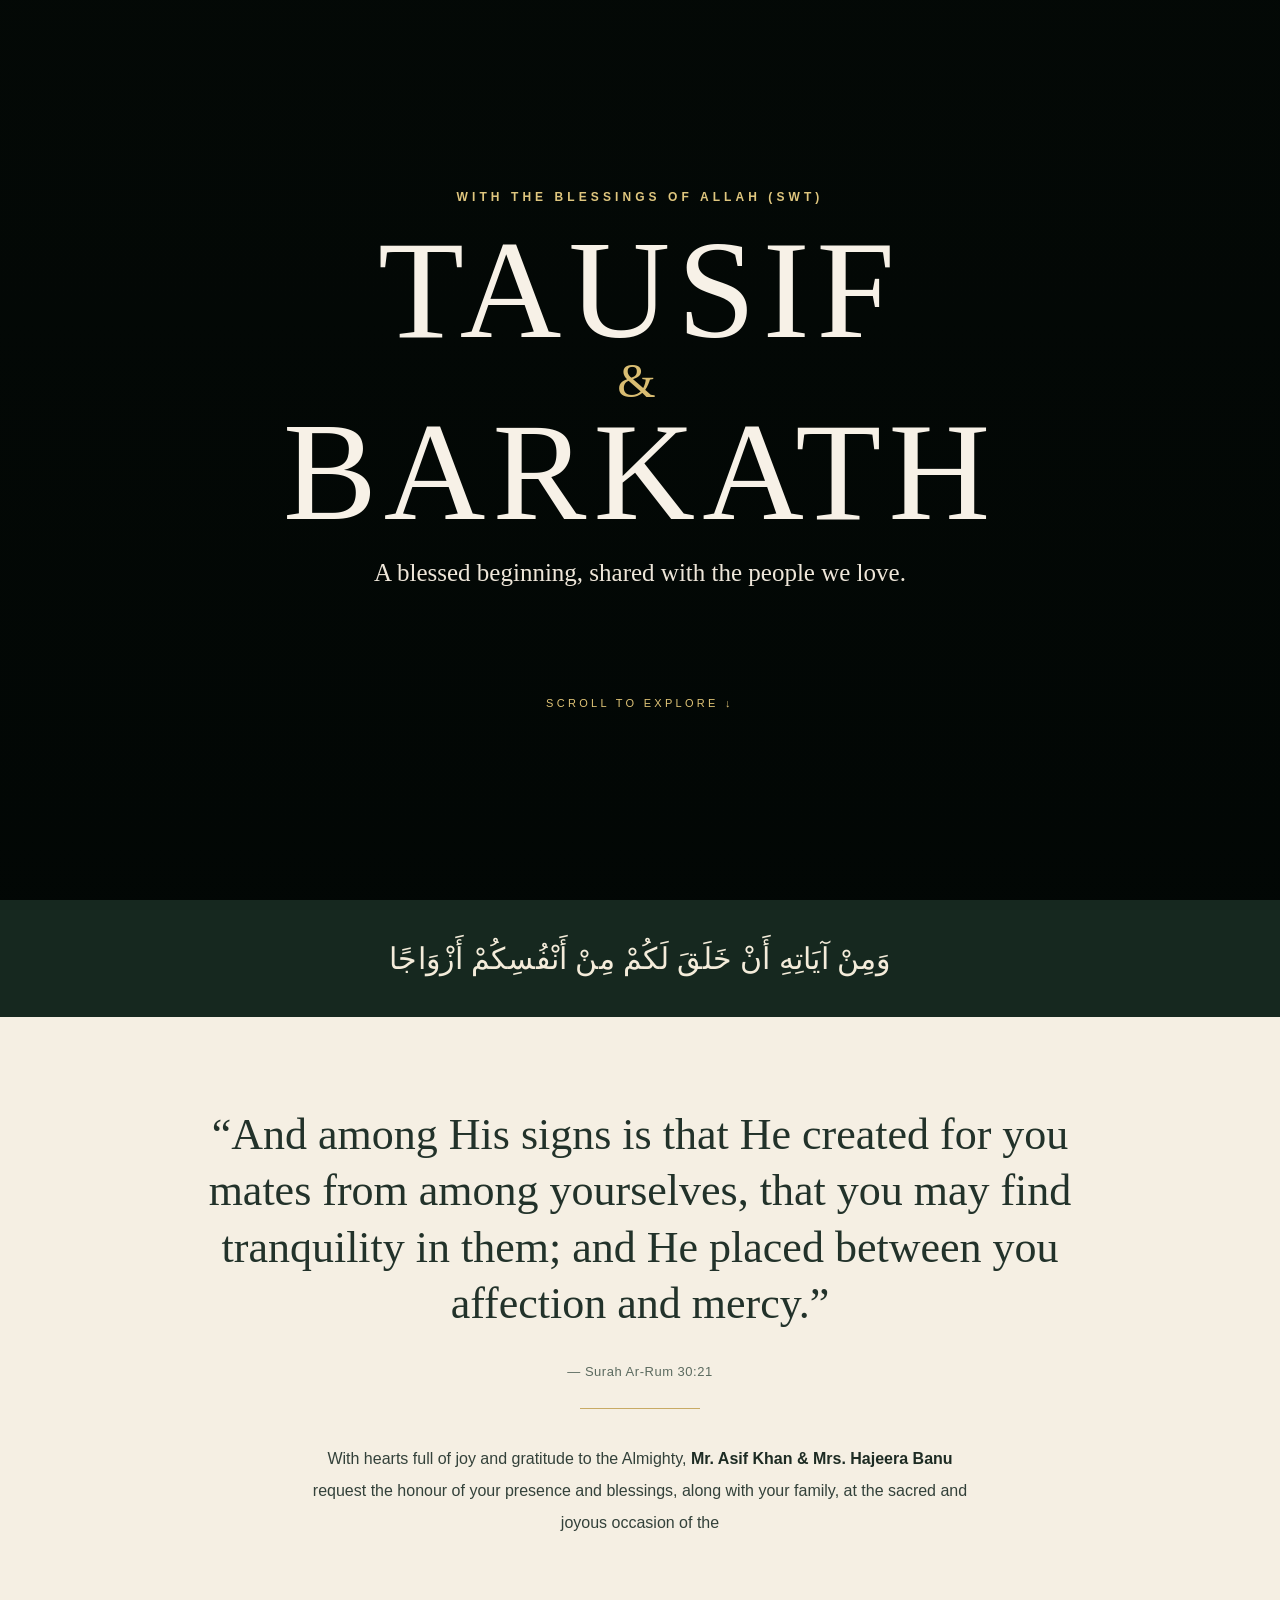
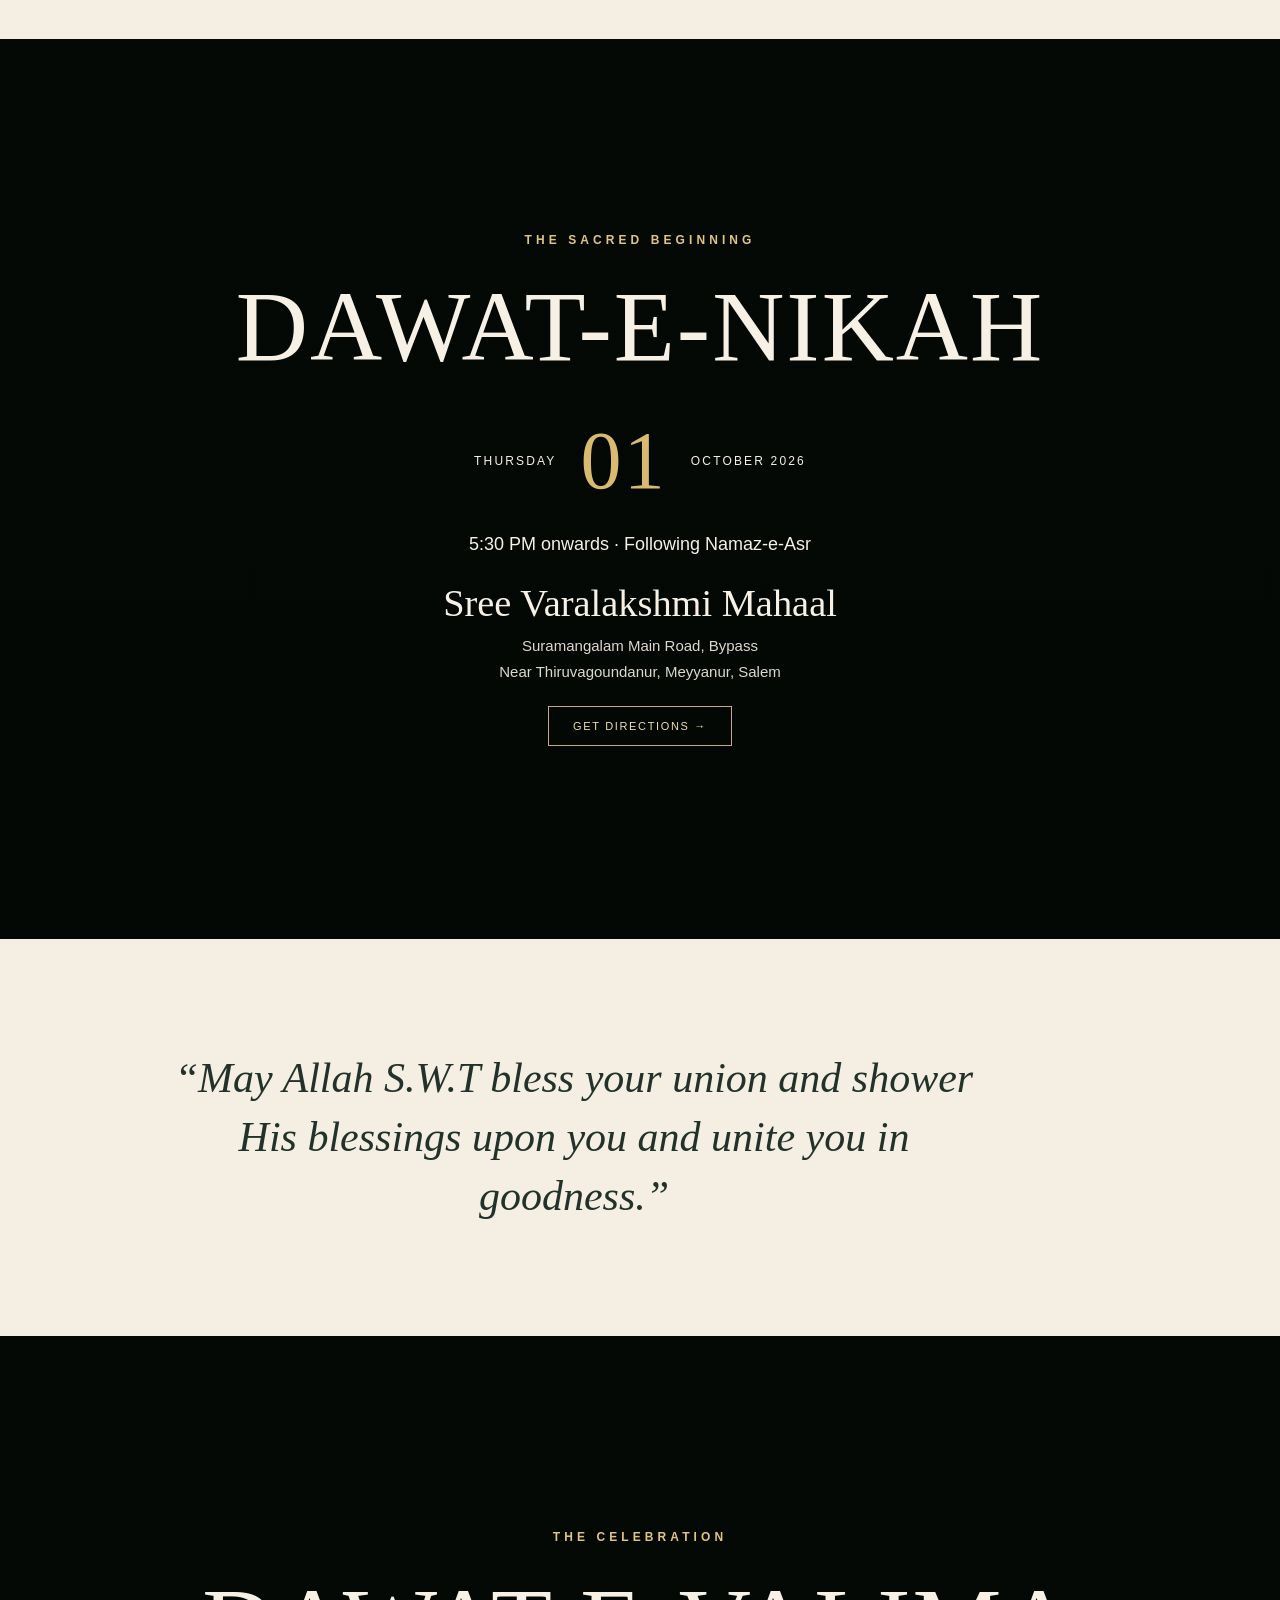
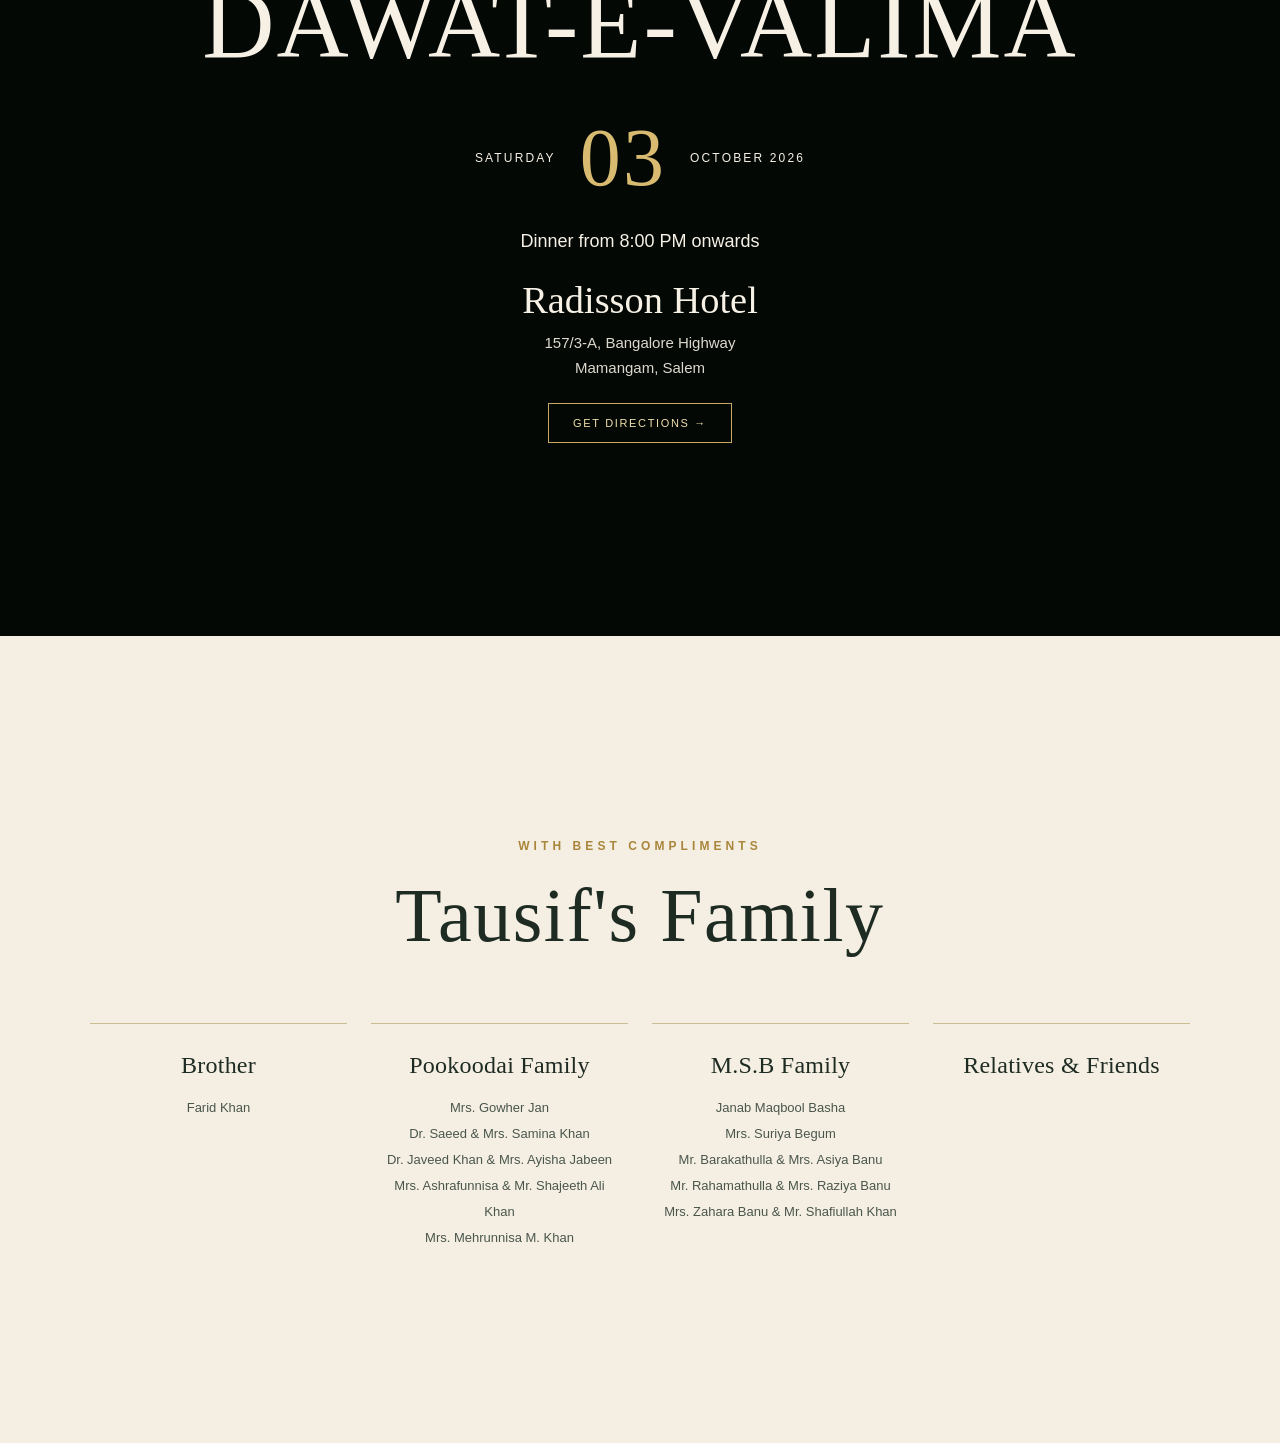
==== index.html @ 3b96343b "Initial commit via Netlify [skip ci]" ====
<!doctype html><html lang="en"><head><meta charset="utf-8"><meta name="viewport" content="width=device-width,initial-scale=1"><title>Tausif & Barkath — Dawat-e-Nikah & Valima</title><meta name="description" content="The wedding invitation of Tausif Khan and Barkath Banu."><link rel="stylesheet" href="styles.css"></head><body>
<section class="hero"><video class="video-bg" autoplay muted loop playsinline preload="metadata"><source src="assets/mosque.mp4" type="video/mp4"></video><div class="veil"></div><div class="content fade"><div class="eyebrow">With the blessings of Allah (SWT)</div><div class="names">TAUSIF <span class="amp">&</span> BARKATH</div><p class="tagline">A blessed beginning, shared with the people we love.</p><a class="scroll" href="#nikah">Scroll to explore ↓</a></div></section>
<section class="verse-section"><div class="arabic-bar">وَمِنْ آيَاتِهِ أَنْ خَلَقَ لَكُمْ مِنْ أَنْفُسِكُمْ أَزْوَاجًا</div><div class="content fade"><p class="verse-text">“And among His signs is that He created for you mates from among yourselves, that you may find tranquility in them; and He placed between you affection and mercy.”</p><small class="verse-ref">— Surah Ar-Rum 30:21</small><div class="gold-line"></div><p class="intro-copy-light">With hearts full of joy and gratitude to the Almighty, <b>Mr. Asif Khan &amp; Mrs. Hajeera Banu</b> request the honour of your presence and blessings, along with your family, at the sacred and joyous occasion of the</p></div></section>
<section id="nikah"><video class="video-bg" autoplay muted loop playsinline preload="metadata"><source src="assets/floral.mp4" type="video/mp4"></video><div class="veil"></div><div class="content fade"><div class="eyebrow">The Sacred Beginning</div><h2 class="event-title">DAWAT-E-NIKAH</h2><div class="date-row"><span>THURSDAY</span><span class="date-day">01</span><span>OCTOBER 2026</span></div><div class="time">5:30 PM onwards · Following Namaz-e-Asr</div><div class="venue">Sree Varalakshmi Mahaal</div><div class="address">Suramangalam Main Road, Bypass<br>Near Thiruvagoundanur, Meyyanur, Salem</div><a class="directions" href="https://www.google.com/maps/search/?api=1&query=Sree+Varalakshmi+Mahaal+Salem" target="_blank" rel="noopener">Get Directions →</a></div></section>
<section class="closing-light"><div class="content fade"><p class="closing-quote-light">“May Allah S.W.T bless your union and shower His blessings upon you and unite you in goodness.”</p></div></section>
<section id="valima"><video class="video-bg" autoplay muted loop playsinline preload="metadata"><source src="assets/stage.mp4" type="video/mp4"></video><div class="veil"></div><div class="content fade"><div class="eyebrow">The Celebration</div><h2 class="event-title">DAWAT-E-VALIMA</h2><div class="date-row"><span>SATURDAY</span><span class="date-day">03</span><span>OCTOBER 2026</span></div><div class="time">Dinner from 8:00 PM onwards</div><div class="venue">Radisson Hotel</div><div class="address">157/3-A, Bangalore Highway<br>Mamangam, Salem</div><a class="directions" href="https://www.google.com/maps/search/?api=1&query=Radisson+Hotel+Salem+Mamangam" target="_blank" rel="noopener">Get Directions →</a></div></section>
<section class="footer"><div class="content"><div class="eyebrow">With Best Compliments</div><h2 class="event-title" style="font-size:clamp(42px,6vw,76px)">Tausif's Family</h2><div class="family-grid"><div><b>Brother</b><p>Farid Khan</p></div><div><b>Pookoodai Family</b><p>Mrs. Gowher Jan<br>Dr. Saeed &amp; Mrs. Samina Khan<br>Dr. Javeed Khan &amp; Mrs. Ayisha Jabeen<br>Mrs. Ashrafunnisa &amp; Mr. Shajeeth Ali Khan<br>Mrs. Mehrunnisa M. Khan</p></div><div><b>M.S.B Family</b><p>Janab Maqbool Basha<br>Mrs. Suriya Begum<br>Mr. Barakathulla &amp; Mrs. Asiya Banu<br>Mr. Rahamathulla &amp; Mrs. Raziya Banu<br>Mrs. Zahara Banu &amp; Mr. Shafiullah Khan</p></div><div><b>Relatives &amp; Friends</b></div></div></div></section><audio id="nasheed" src="assets/nasheed.mp3" preload="auto" loop></audio>
<script src="script.js"></script></body></html>
---- styles.css ----
:root{--ink:#f6f0e5;--gold:#c9aa62;--dark:#07120d;--panel:#0b1812}*{box-sizing:border-box}html{scroll-behavior:smooth}body{margin:0;background:#050a07;color:var(--ink);font-family:Georgia,'Times New Roman',serif}section{position:relative;min-height:100svh;display:grid;place-items:center;overflow:hidden}.video-bg{position:absolute;inset:0;width:100%;height:100%;object-fit:cover;z-index:-3}.veil{position:absolute;inset:0;background:linear-gradient(180deg,rgba(2,7,4,.42),rgba(2,7,4,.72));z-index:-2}.hero .veil{background:linear-gradient(180deg,rgba(1,6,4,.35),rgba(1,6,4,.78))}.content{width:min(1100px,90vw);text-align:center;position:relative;padding:8vh 0}.eyebrow{text-transform:uppercase;letter-spacing:.34em;color:#dfc67e;font:600 12px/1.4 Arial,sans-serif}.names{font-size:clamp(58px,11vw,150px);font-weight:400;letter-spacing:.05em;line-height:.8;margin:28px 0;color:#f7f1e7}.amp{display:block;font-size:.35em;line-height:1.4;color:#d9bd72}.tagline{font-size:clamp(17px,2vw,25px);margin:30px auto;color:#eee6d9}.scroll{display:inline-block;margin-top:80px;color:#e0c477;text-decoration:none;font:11px Arial,sans-serif;letter-spacing:.3em;text-transform:uppercase}.verse-section{min-height:auto;display:block;background:#f5efe3;color:#24352c;overflow:visible}.arabic-bar{background:#16281f;color:#f4ecda;text-align:center;padding:30px 24px;font-size:clamp(19px,2.6vw,30px);line-height:1.9;letter-spacing:.01em}.verse-section .content{width:min(950px,88vw);margin:0 auto;padding:90px 0 100px;text-align:center}.verse-text{font-family:Georgia,serif;font-size:clamp(27px,4vw,44px);line-height:1.28;margin:0 0 30px;color:#22322a}.verse-ref{font:13px Arial,sans-serif;color:#5b6a5f;letter-spacing:.04em}.verse-section .gold-line{background:#c8aa64}.intro-copy-light{font:16px/2 Arial,sans-serif;color:#33413a;max-width:680px;margin:34px auto 0}.intro-copy-light b{color:#1d2b23;font-weight:600}.closing-light{min-height:auto;display:block;background:#f5efe3;padding:110px 24px}.closing-light .content{padding:0}.closing-quote-light{font-family:Georgia,serif;font-style:italic;font-size:clamp(25px,3.4vw,42px);line-height:1.4;color:#22322a;max-width:820px;margin:0 auto}.event-title{font-size:clamp(46px,8vw,100px);font-weight:400;margin:20px 0 30px;letter-spacing:.02em}.date-row{display:flex;justify-content:center;align-items:center;gap:24px;font:12px Arial,sans-serif;letter-spacing:.18em;text-transform:uppercase}.date-day{font:clamp(50px,7vw,82px) Georgia,serif;color:#d8bb70}.time{font:18px Arial,sans-serif;margin:26px 0}.venue{font-size:clamp(26px,3vw,42px);margin:20px 0 8px}.address{font:15px/1.7 Arial,sans-serif;opacity:.9}.gold-line{width:120px;height:1px;background:var(--gold);margin:28px auto}.directions{display:inline-block;margin-top:22px;padding:13px 24px;border:1px solid var(--gold);color:#f2dfab;text-decoration:none;font:11px Arial,sans-serif;letter-spacing:.15em;text-transform:uppercase}.footer{min-height:auto;background:#f5efe3;color:#24352c;padding:130px 24px 120px}.footer .eyebrow{color:#a9863b}.footer .event-title{color:#1d2b23;margin:18px 0 64px}.family-grid{display:grid;grid-template-columns:repeat(4,1fr);gap:24px;text-align:center;font-family:Arial,sans-serif}.family-grid>div{border-top:1px solid #cdbd93;padding:28px 12px 0}.family-grid b{display:block;font-family:Georgia,serif;font-weight:400;font-size:24px;color:#1d2b23;margin-bottom:16px;letter-spacing:.01em}.family-grid p{font-size:13px;line-height:2;color:#4a564c;margin:0}@media(max-width:800px){.family-grid{grid-template-columns:1fr 1fr}}@media(max-width:520px){.family-grid{grid-template-columns:1fr}.footer{padding:90px 24px 80px}}.fade{animation:rise .9s ease both}@keyframes rise{from{opacity:0;transform:translateY(24px)}to{opacity:1;transform:none}}@media(max-width:700px){section{min-height:92svh}.content{padding:7vh 0}.names{line-height:.9}.date-row{gap:10px}.event-title{line-height:1}.quote{padding:18px}.scroll{margin-top:50px}}
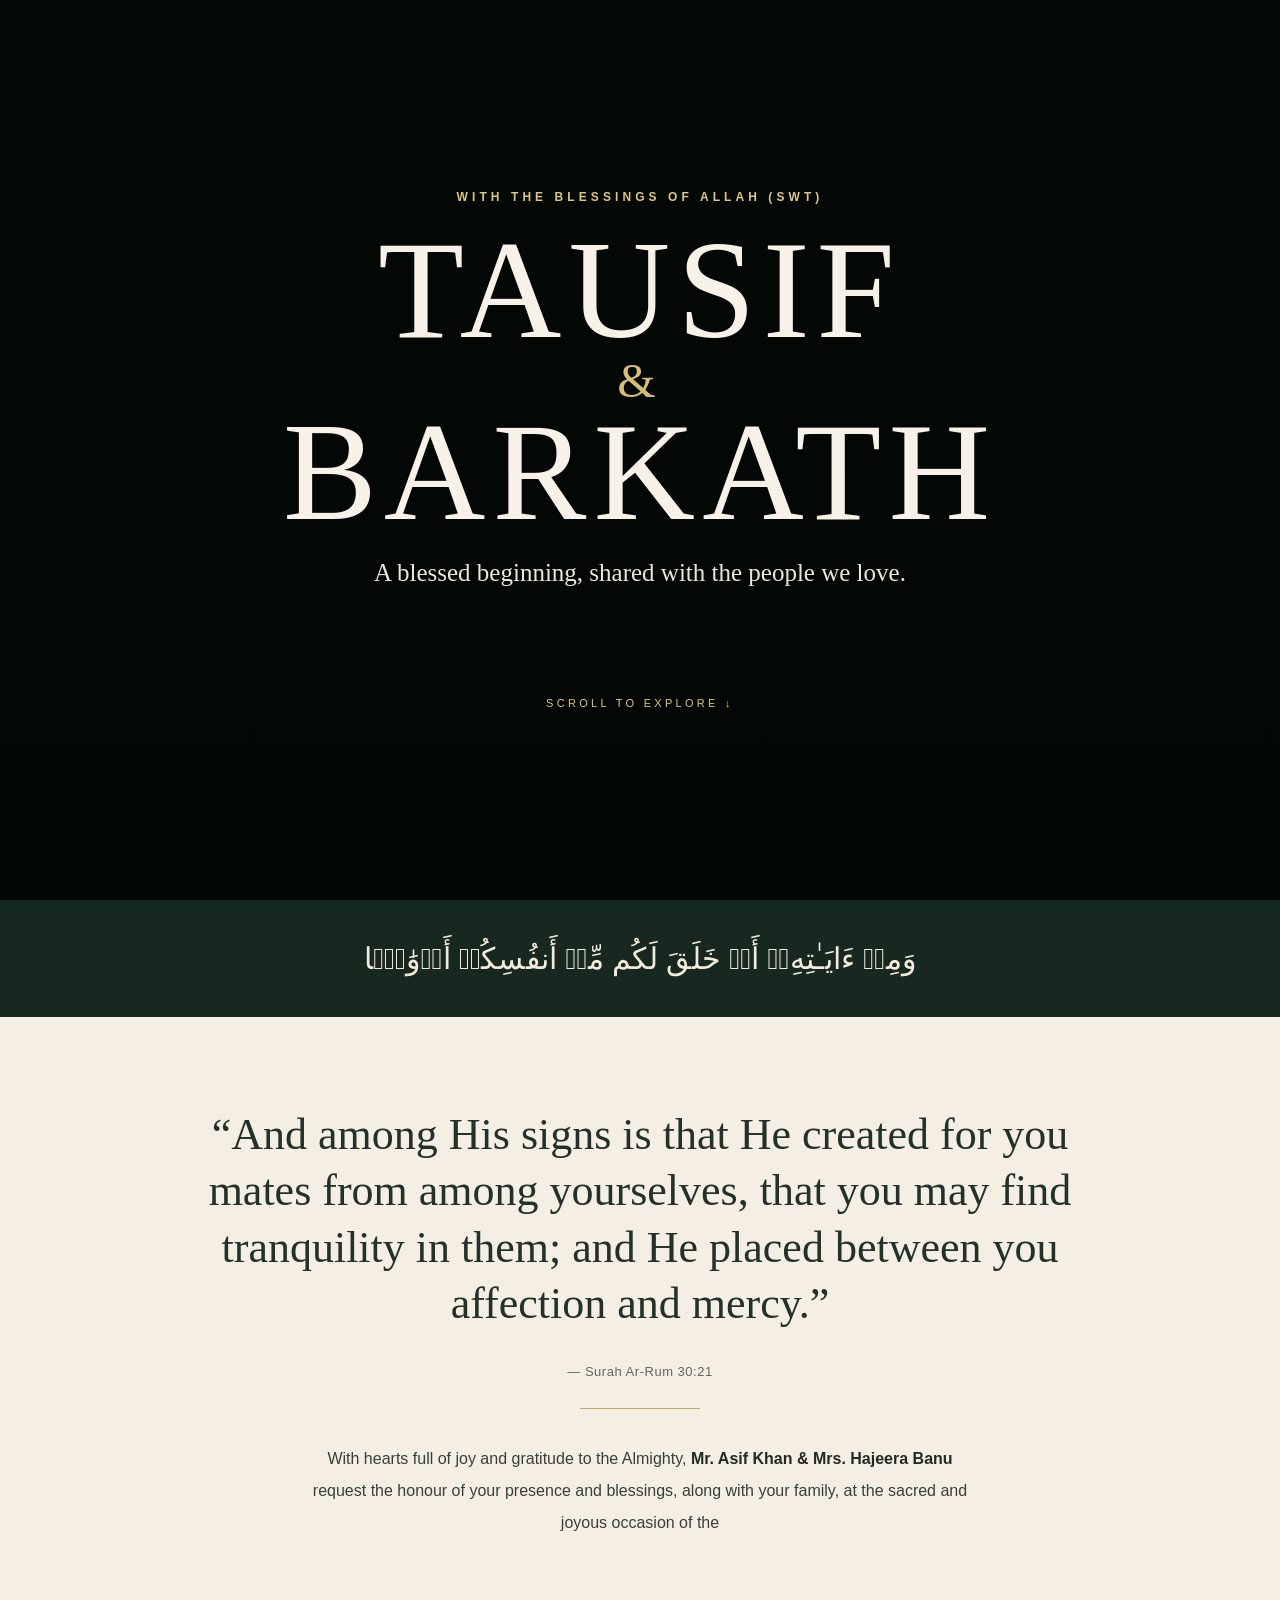
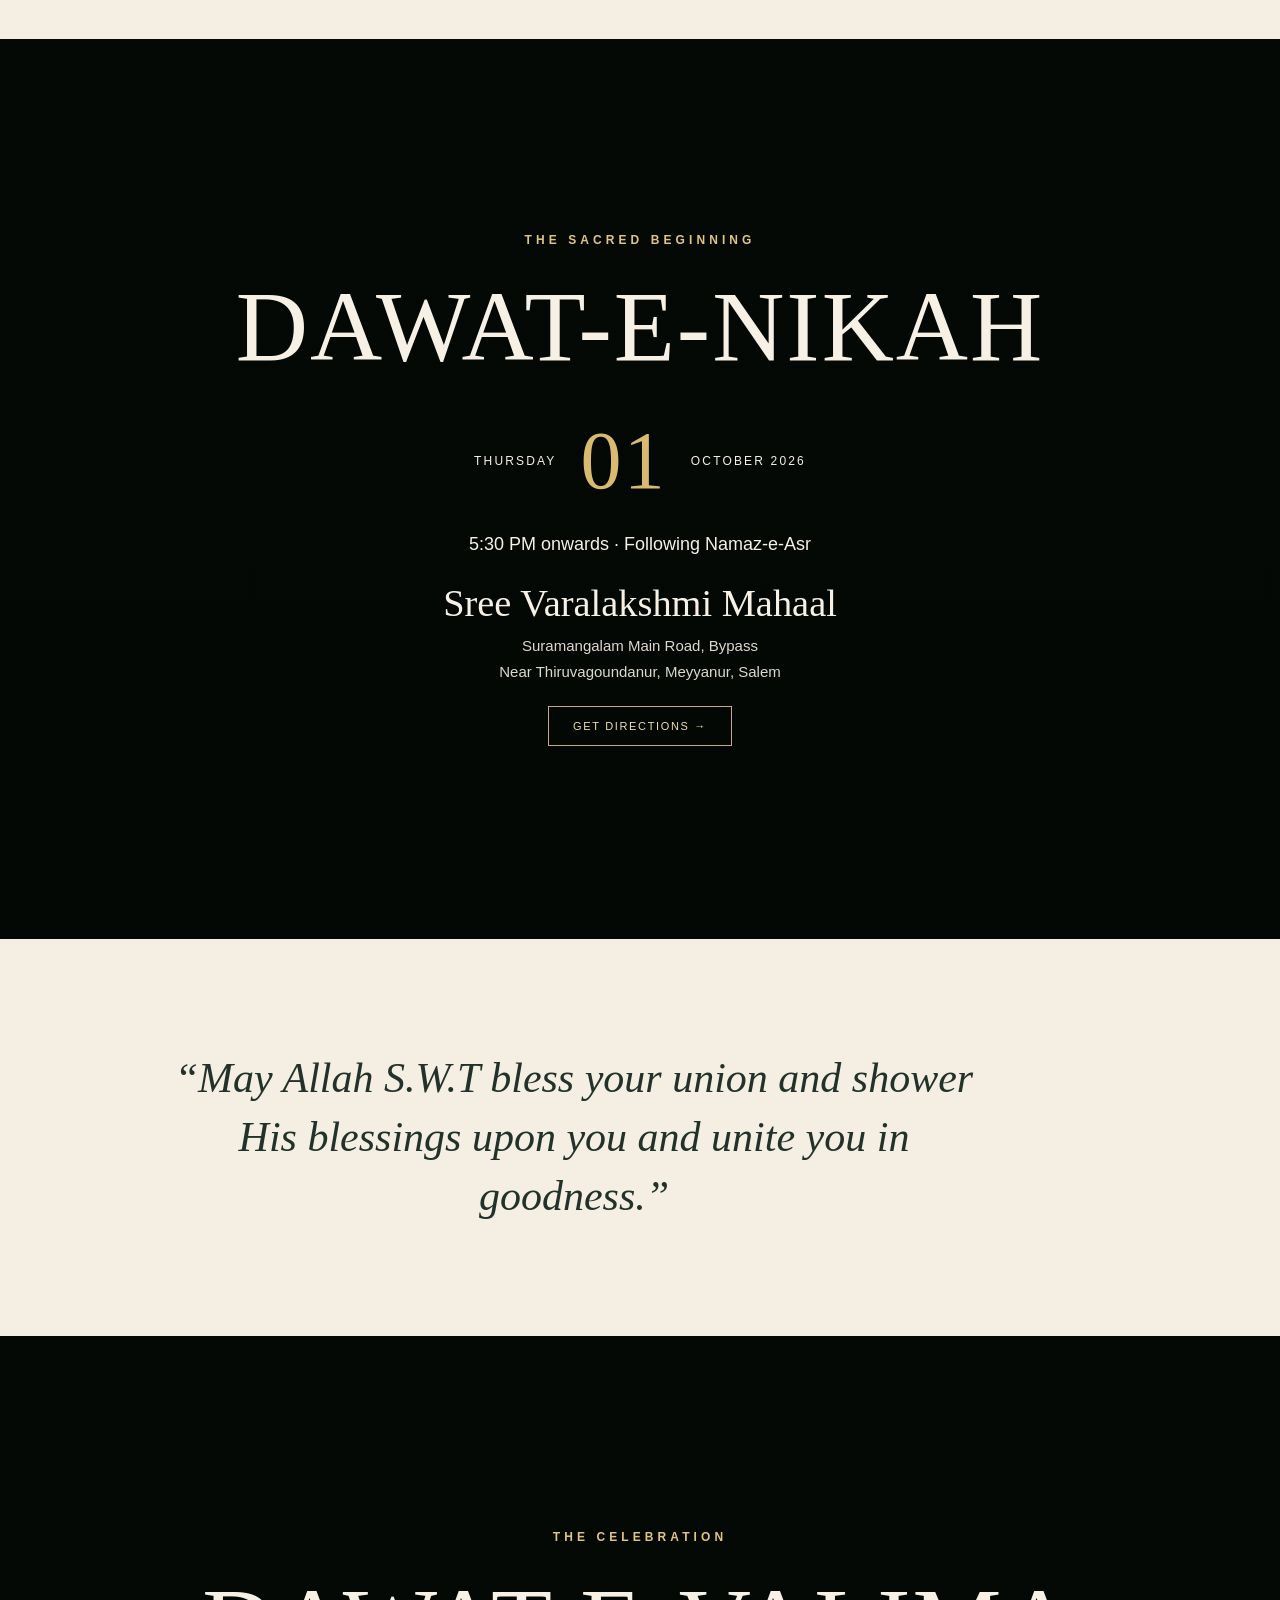
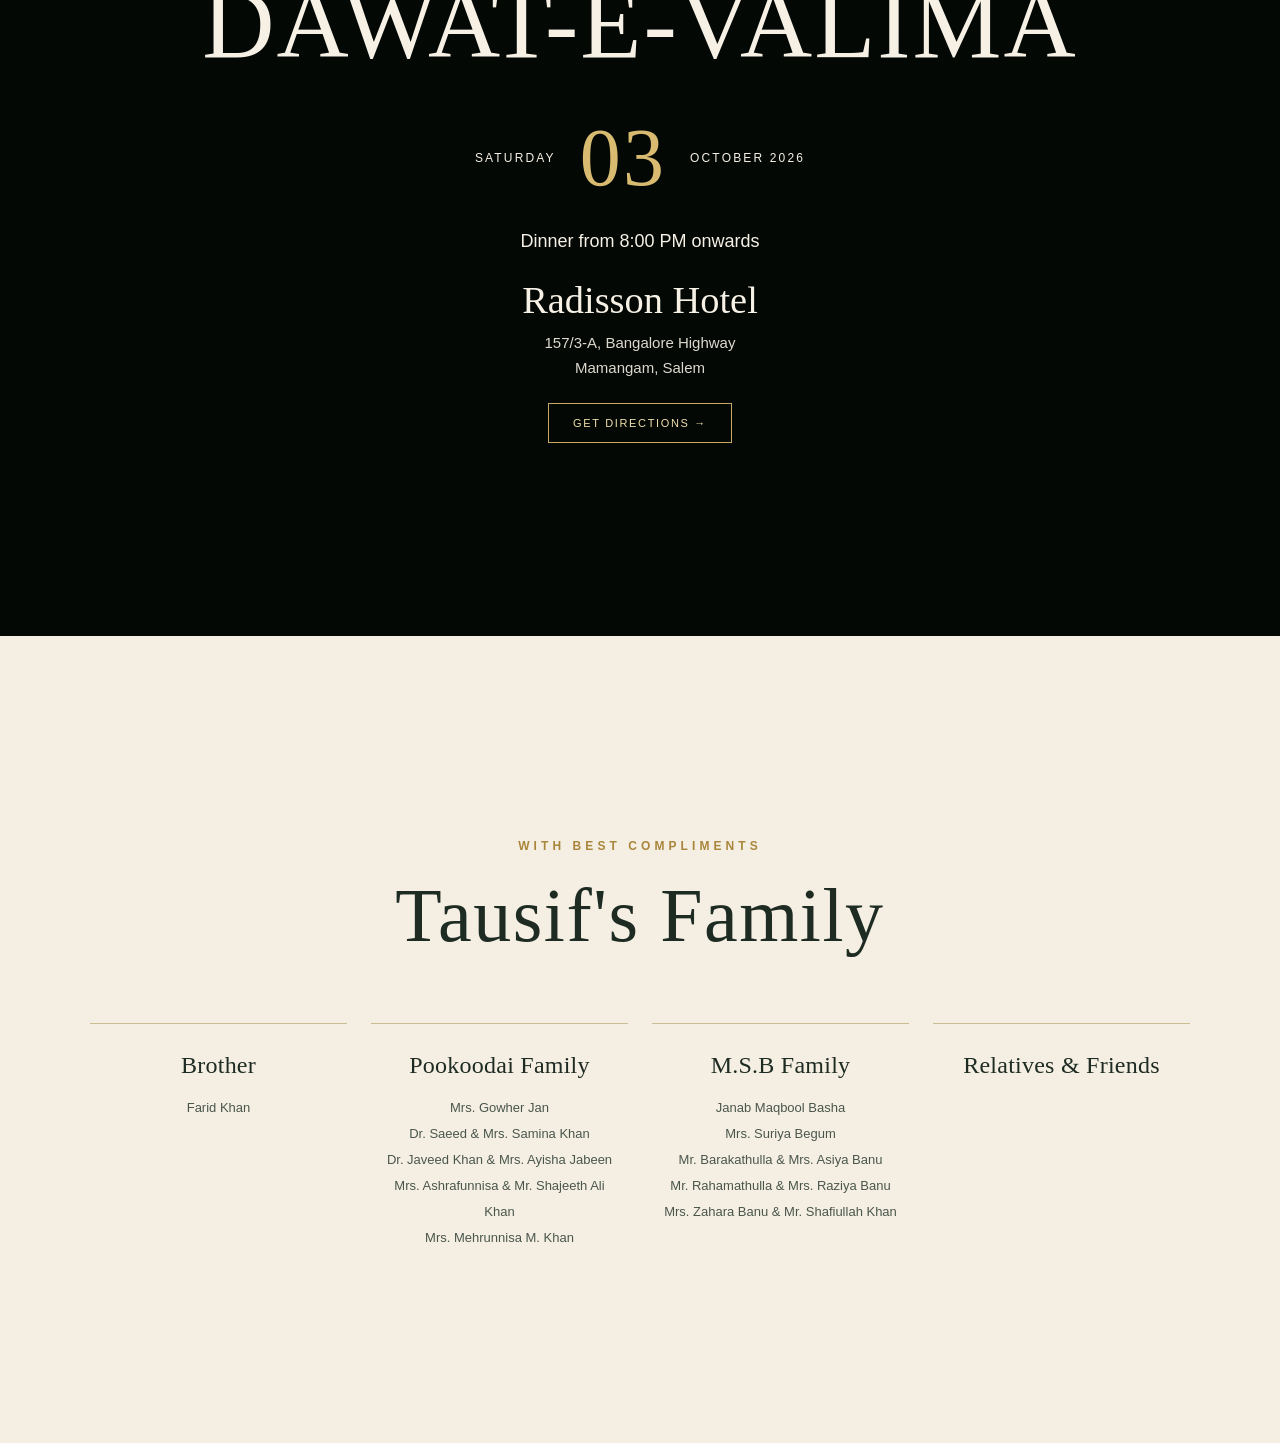
==== commit 9a49675f: "Refine cream invitation and blessing sections" ====
--- a/index.html
+++ b/index.html
@@ -1,6 +1,6 @@
 <!doctype html><html lang="en"><head><meta charset="utf-8"><meta name="viewport" content="width=device-width,initial-scale=1"><title>Tausif & Barkath — Dawat-e-Nikah & Valima</title><meta name="description" content="The wedding invitation of Tausif Khan and Barkath Banu."><link rel="stylesheet" href="styles.css"></head><body>
-<section class="hero"><video class="video-bg" autoplay muted loop playsinline preload="metadata"><source src="assets/mosque.mp4" type="video/mp4"></video><div class="veil"></div><div class="content fade"><div class="eyebrow">With the blessings of Allah (SWT)</div><div class="names">TAUSIF <span class="amp">&</span> BARKATH</div><p class="tagline">A blessed beginning, shared with the people we love.</p><a class="scroll" href="#nikah">Scroll to explore ↓</a></div></section>
-<section class="verse-section"><div class="arabic-bar">وَمِنْ آيَاتِهِ أَنْ خَلَقَ لَكُمْ مِنْ أَنْفُسِكُمْ أَزْوَاجًا</div><div class="content fade"><p class="verse-text">“And among His signs is that He created for you mates from among yourselves, that you may find tranquility in them; and He placed between you affection and mercy.”</p><small class="verse-ref">— Surah Ar-Rum 30:21</small><div class="gold-line"></div><p class="intro-copy-light">With hearts full of joy and gratitude to the Almighty, <b>Mr. Asif Khan &amp; Mrs. Hajeera Banu</b> request the honour of your presence and blessings, along with your family, at the sacred and joyous occasion of the</p></div></section>
+<section class="hero"><video class="video-bg" autoplay muted loop playsinline preload="metadata"><source src="10587316-hd_1920_1080_30fps.mp4" type="video/mp4"></video><div class="veil"></div><div class="content fade"><div class="eyebrow">With the blessings of Allah (SWT)</div><div class="names">TAUSIF <span class="amp">&</span> BARKATH</div><p class="tagline">A blessed beginning, shared with the people we love.</p><a class="scroll" href="#nikah">Scroll to explore ↓</a></div></section>
+<section class="verse-section"><div class="arabic-bar">وَمِنۡ ءَايَـٰتِهِۦۤ أَنۡ خَلَقَ لَكُم مِّنۡ أَنفُسِكُمۡ أَزۡوَٰجً۠ا</div><div class="content fade"><p class="verse-text">“And among His signs is that He created for you mates from among yourselves, that you may find tranquility in them; and He placed between you affection and mercy.”</p><small class="verse-ref">— Surah Ar-Rum 30:21</small><div class="gold-line"></div><p class="intro-copy-light">With hearts full of joy and gratitude to the Almighty, <b>Mr. Asif Khan &amp; Mrs. Hajeera Banu</b> request the honour of your presence and blessings, along with your family, at the sacred and joyous occasion of the</p></div></section>
 <section id="nikah"><video class="video-bg" autoplay muted loop playsinline preload="metadata"><source src="assets/floral.mp4" type="video/mp4"></video><div class="veil"></div><div class="content fade"><div class="eyebrow">The Sacred Beginning</div><h2 class="event-title">DAWAT-E-NIKAH</h2><div class="date-row"><span>THURSDAY</span><span class="date-day">01</span><span>OCTOBER 2026</span></div><div class="time">5:30 PM onwards · Following Namaz-e-Asr</div><div class="venue">Sree Varalakshmi Mahaal</div><div class="address">Suramangalam Main Road, Bypass<br>Near Thiruvagoundanur, Meyyanur, Salem</div><a class="directions" href="https://www.google.com/maps/search/?api=1&query=Sree+Varalakshmi+Mahaal+Salem" target="_blank" rel="noopener">Get Directions →</a></div></section>
 <section class="closing-light"><div class="content fade"><p class="closing-quote-light">“May Allah S.W.T bless your union and shower His blessings upon you and unite you in goodness.”</p></div></section>
 <section id="valima"><video class="video-bg" autoplay muted loop playsinline preload="metadata"><source src="assets/stage.mp4" type="video/mp4"></video><div class="veil"></div><div class="content fade"><div class="eyebrow">The Celebration</div><h2 class="event-title">DAWAT-E-VALIMA</h2><div class="date-row"><span>SATURDAY</span><span class="date-day">03</span><span>OCTOBER 2026</span></div><div class="time">Dinner from 8:00 PM onwards</div><div class="venue">Radisson Hotel</div><div class="address">157/3-A, Bangalore Highway<br>Mamangam, Salem</div><a class="directions" href="https://www.google.com/maps/search/?api=1&query=Radisson+Hotel+Salem+Mamangam" target="_blank" rel="noopener">Get Directions →</a></div></section>
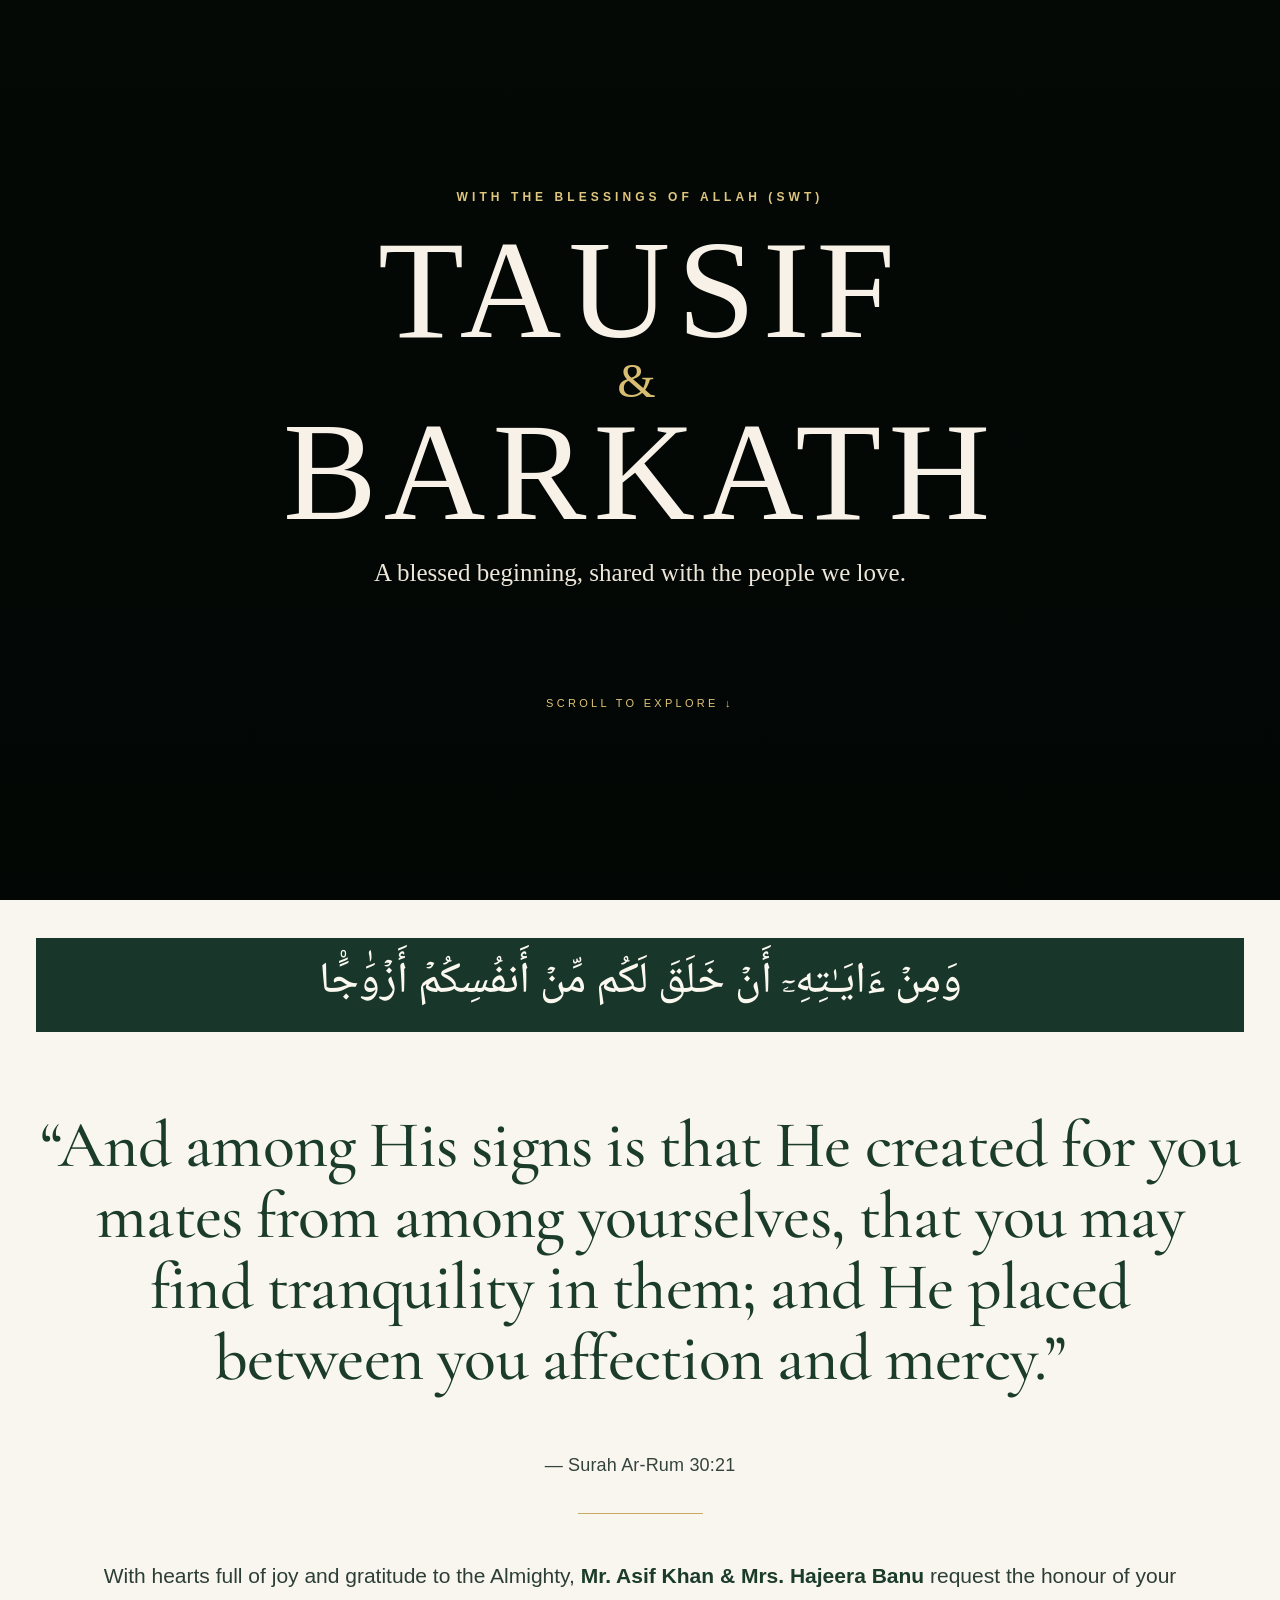
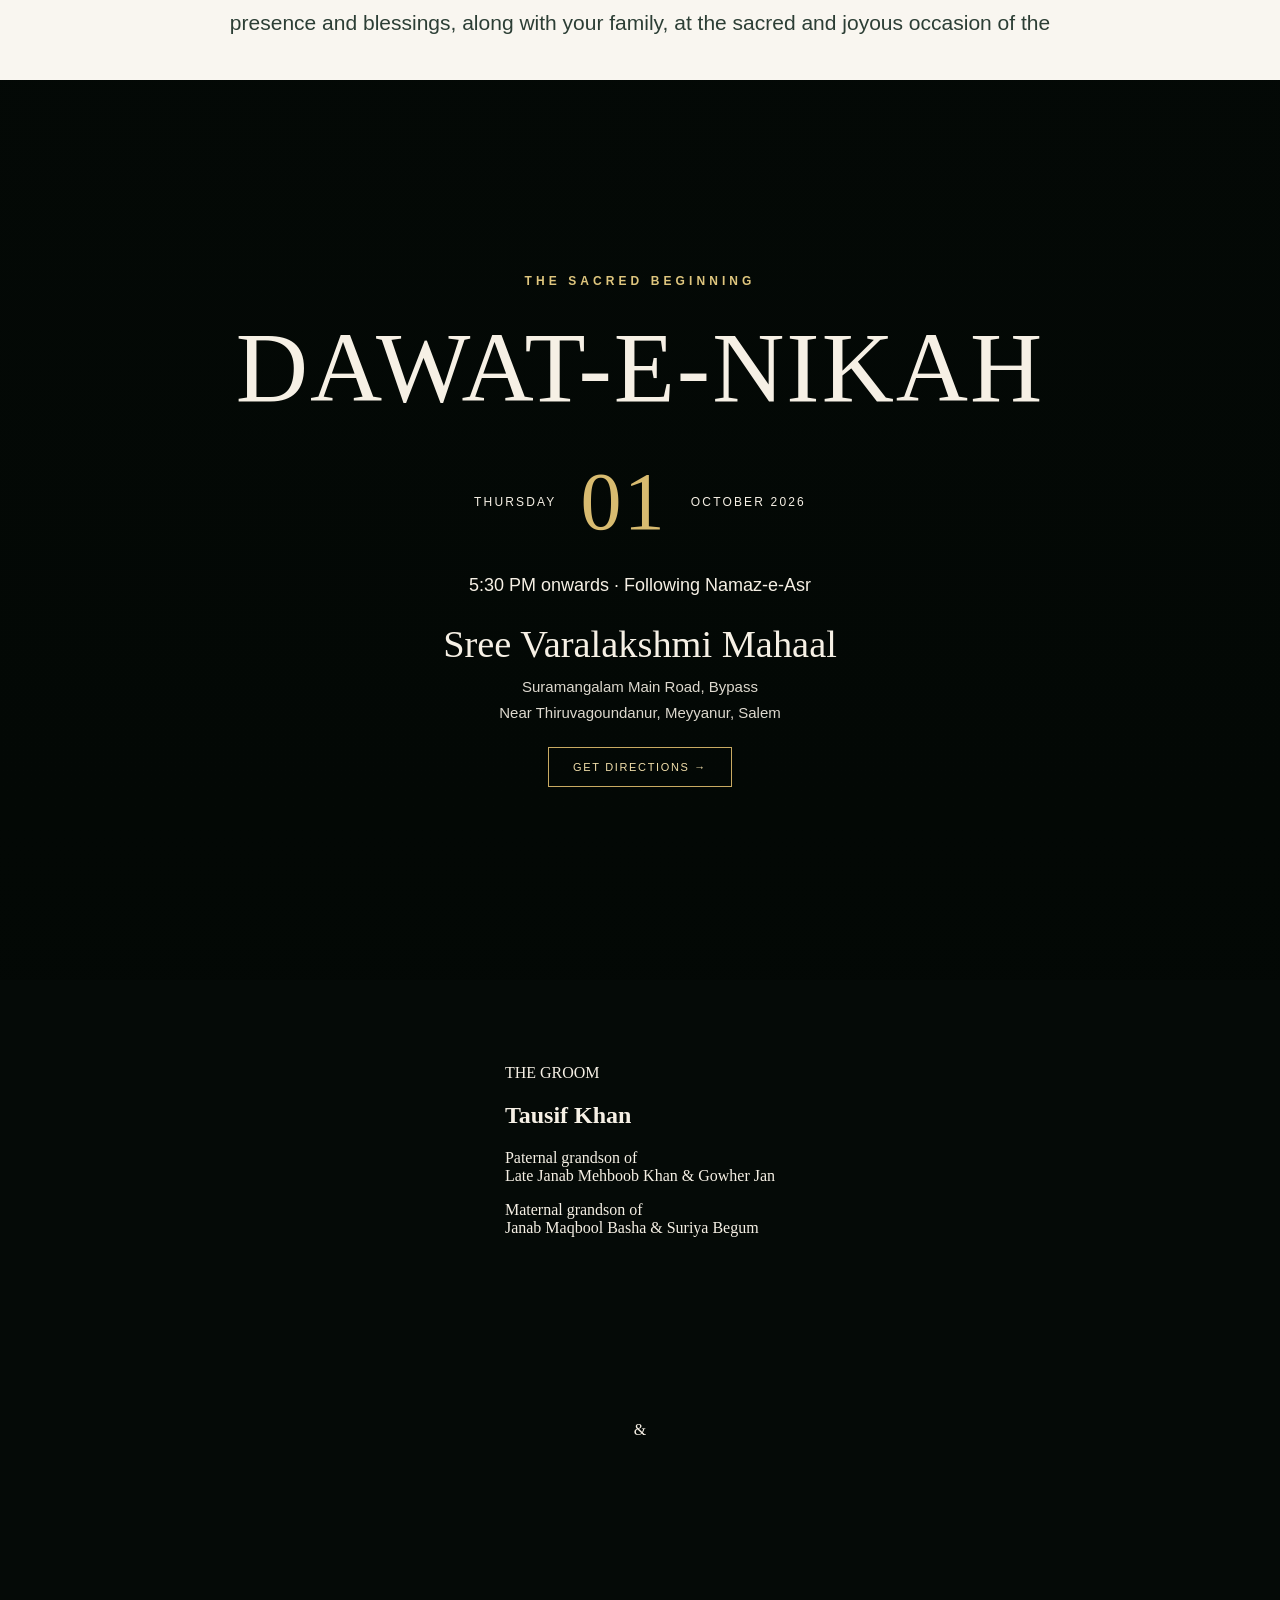
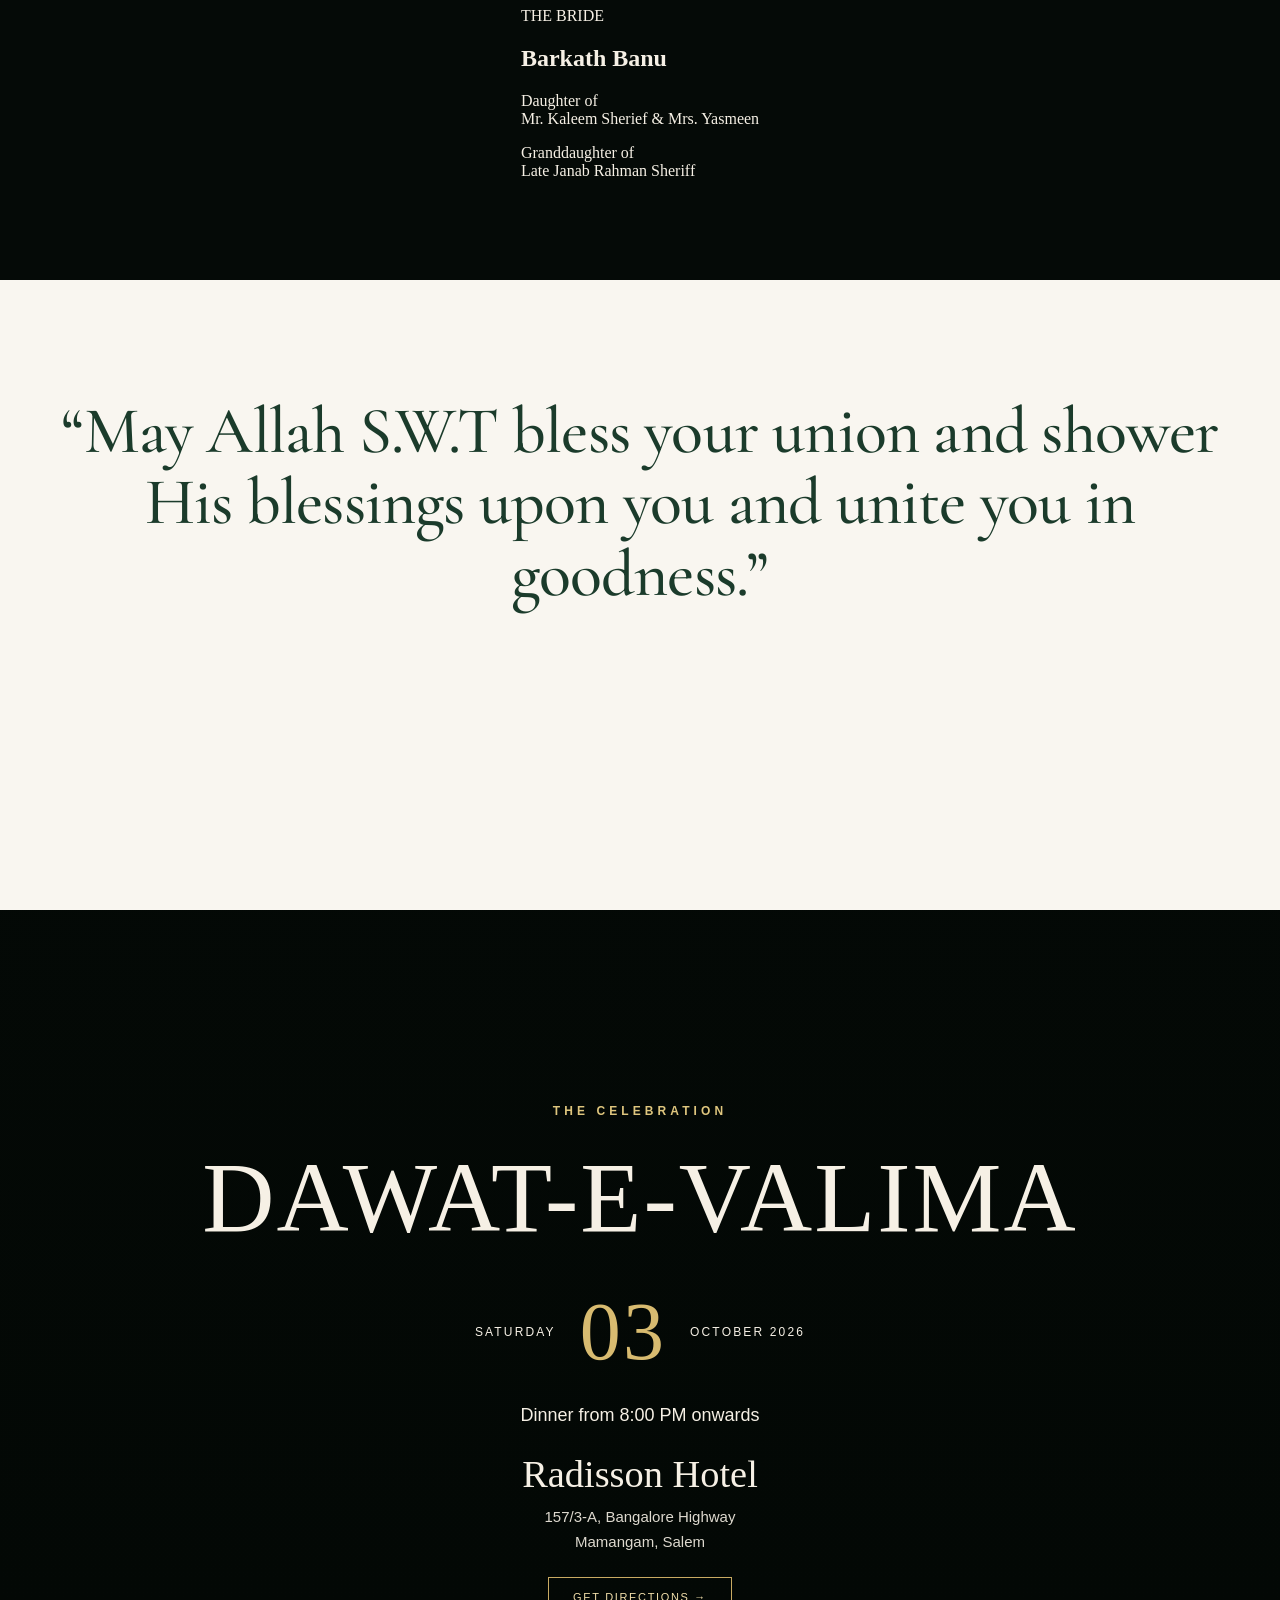
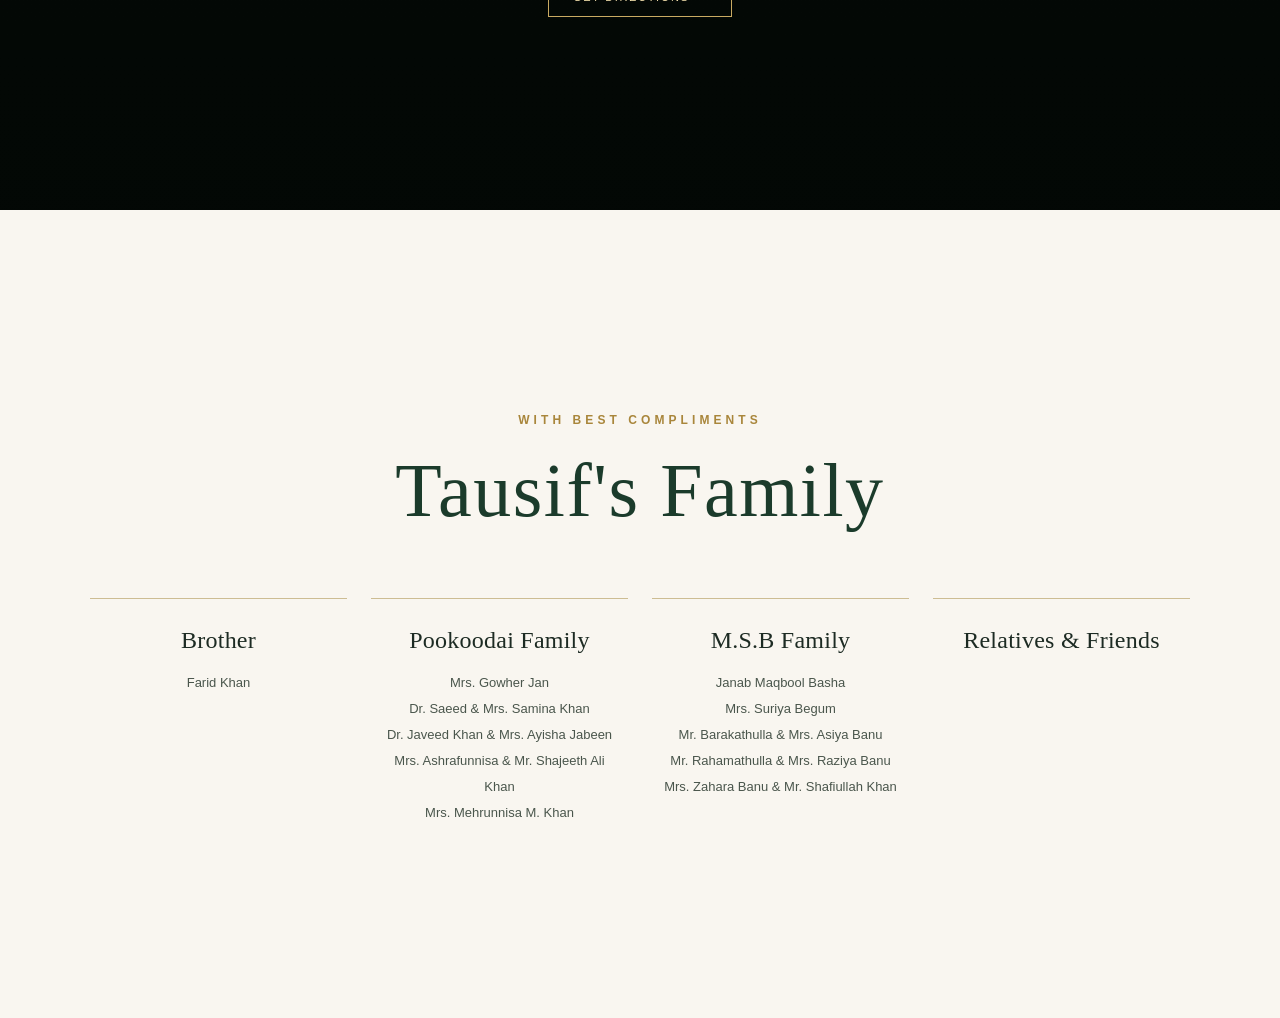
==== commit a9215d64: "Add groom and bride details section between Nikah and Valima blessing" ====
--- a/index.html
+++ b/index.html
@@ -2,6 +2,7 @@
 <section class="hero"><video class="video-bg" autoplay muted loop playsinline preload="metadata"><source src="10587316-hd_1920_1080_30fps.mp4" type="video/mp4"></video><div class="veil"></div><div class="content fade"><div class="eyebrow">With the blessings of Allah (SWT)</div><div class="names">TAUSIF <span class="amp">&</span> BARKATH</div><p class="tagline">A blessed beginning, shared with the people we love.</p><a class="scroll" href="#nikah">Scroll to explore ↓</a></div></section>
 <section class="verse-section"><div class="arabic-bar">وَمِنۡ ءَايَـٰتِهِۦۤ أَنۡ خَلَقَ لَكُم مِّنۡ أَنفُسِكُمۡ أَزۡوَٰجً۠ا</div><div class="content fade"><p class="verse-text">“And among His signs is that He created for you mates from among yourselves, that you may find tranquility in them; and He placed between you affection and mercy.”</p><small class="verse-ref">— Surah Ar-Rum 30:21</small><div class="gold-line"></div><p class="intro-copy-light">With hearts full of joy and gratitude to the Almighty, <b>Mr. Asif Khan &amp; Mrs. Hajeera Banu</b> request the honour of your presence and blessings, along with your family, at the sacred and joyous occasion of the</p></div></section>
 <section id="nikah"><video class="video-bg" autoplay muted loop playsinline preload="metadata"><source src="assets/floral.mp4" type="video/mp4"></video><div class="veil"></div><div class="content fade"><div class="eyebrow">The Sacred Beginning</div><h2 class="event-title">DAWAT-E-NIKAH</h2><div class="date-row"><span>THURSDAY</span><span class="date-day">01</span><span>OCTOBER 2026</span></div><div class="time">5:30 PM onwards · Following Namaz-e-Asr</div><div class="venue">Sree Varalakshmi Mahaal</div><div class="address">Suramangalam Main Road, Bypass<br>Near Thiruvagoundanur, Meyyanur, Salem</div><a class="directions" href="https://www.google.com/maps/search/?api=1&query=Sree+Varalakshmi+Mahaal+Salem" target="_blank" rel="noopener">Get Directions →</a></div></section>
+<section class="couple-intro"><div class="couple-column groom"><div class="couple-label">THE GROOM</div><h2>Tausif Khan</h2><p>Paternal grandson of<br>Late Janab Mehboob Khan &amp; Gowher Jan</p><p>Maternal grandson of<br>Janab Maqbool Basha &amp; Suriya Begum</p></div><div class="couple-amp">&amp;</div><div class="couple-column bride"><div class="couple-label">THE BRIDE</div><h2>Barkath Banu</h2><p>Daughter of<br>Mr. Kaleem Sherief &amp; Mrs. Yasmeen</p><p>Granddaughter of<br>Late Janab Rahman Sheriff</p></div></section>
 <section class="closing-light"><div class="content fade"><p class="closing-quote-light">“May Allah S.W.T bless your union and shower His blessings upon you and unite you in goodness.”</p></div></section>
 <section id="valima"><video class="video-bg" autoplay muted loop playsinline preload="metadata"><source src="assets/stage.mp4" type="video/mp4"></video><div class="veil"></div><div class="content fade"><div class="eyebrow">The Celebration</div><h2 class="event-title">DAWAT-E-VALIMA</h2><div class="date-row"><span>SATURDAY</span><span class="date-day">03</span><span>OCTOBER 2026</span></div><div class="time">Dinner from 8:00 PM onwards</div><div class="venue">Radisson Hotel</div><div class="address">157/3-A, Bangalore Highway<br>Mamangam, Salem</div><a class="directions" href="https://www.google.com/maps/search/?api=1&query=Radisson+Hotel+Salem+Mamangam" target="_blank" rel="noopener">Get Directions →</a></div></section>
 <section class="footer"><div class="content"><div class="eyebrow">With Best Compliments</div><h2 class="event-title" style="font-size:clamp(42px,6vw,76px)">Tausif's Family</h2><div class="family-grid"><div><b>Brother</b><p>Farid Khan</p></div><div><b>Pookoodai Family</b><p>Mrs. Gowher Jan<br>Dr. Saeed &amp; Mrs. Samina Khan<br>Dr. Javeed Khan &amp; Mrs. Ayisha Jabeen<br>Mrs. Ashrafunnisa &amp; Mr. Shajeeth Ali Khan<br>Mrs. Mehrunnisa M. Khan</p></div><div><b>M.S.B Family</b><p>Janab Maqbool Basha<br>Mrs. Suriya Begum<br>Mr. Barakathulla &amp; Mrs. Asiya Banu<br>Mr. Rahamathulla &amp; Mrs. Raziya Banu<br>Mrs. Zahara Banu &amp; Mr. Shafiullah Khan</p></div><div><b>Relatives &amp; Friends</b></div></div></div></section><audio id="nasheed" src="assets/nasheed.mp3" preload="auto" loop></audio>
--- a/styles.css
+++ b/styles.css
@@ -1 +1,18 @@
-:root{--ink:#f6f0e5;--gold:#c9aa62;--dark:#07120d;--panel:#0b1812}*{box-sizing:border-box}html{scroll-behavior:smooth}body{margin:0;background:#050a07;color:var(--ink);font-family:Georgia,'Times New Roman',serif}section{position:relative;min-height:100svh;display:grid;place-items:center;overflow:hidden}.video-bg{position:absolute;inset:0;width:100%;height:100%;object-fit:cover;z-index:-3}.veil{position:absolute;inset:0;background:linear-gradient(180deg,rgba(2,7,4,.42),rgba(2,7,4,.72));z-index:-2}.hero .veil{background:linear-gradient(180deg,rgba(1,6,4,.35),rgba(1,6,4,.78))}.content{width:min(1100px,90vw);text-align:center;position:relative;padding:8vh 0}.eyebrow{text-transform:uppercase;letter-spacing:.34em;color:#dfc67e;font:600 12px/1.4 Arial,sans-serif}.names{font-size:clamp(58px,11vw,150px);font-weight:400;letter-spacing:.05em;line-height:.8;margin:28px 0;color:#f7f1e7}.amp{display:block;font-size:.35em;line-height:1.4;color:#d9bd72}.tagline{font-size:clamp(17px,2vw,25px);margin:30px auto;color:#eee6d9}.scroll{display:inline-block;margin-top:80px;color:#e0c477;text-decoration:none;font:11px Arial,sans-serif;letter-spacing:.3em;text-transform:uppercase}.verse-section{min-height:auto;display:block;background:#f5efe3;color:#24352c;overflow:visible}.arabic-bar{background:#16281f;color:#f4ecda;text-align:center;padding:30px 24px;font-size:clamp(19px,2.6vw,30px);line-height:1.9;letter-spacing:.01em}.verse-section .content{width:min(950px,88vw);margin:0 auto;padding:90px 0 100px;text-align:center}.verse-text{font-family:Georgia,serif;font-size:clamp(27px,4vw,44px);line-height:1.28;margin:0 0 30px;color:#22322a}.verse-ref{font:13px Arial,sans-serif;color:#5b6a5f;letter-spacing:.04em}.verse-section .gold-line{background:#c8aa64}.intro-copy-light{font:16px/2 Arial,sans-serif;color:#33413a;max-width:680px;margin:34px auto 0}.intro-copy-light b{color:#1d2b23;font-weight:600}.closing-light{min-height:auto;display:block;background:#f5efe3;padding:110px 24px}.closing-light .content{padding:0}.closing-quote-light{font-family:Georgia,serif;font-style:italic;font-size:clamp(25px,3.4vw,42px);line-height:1.4;color:#22322a;max-width:820px;margin:0 auto}.event-title{font-size:clamp(46px,8vw,100px);font-weight:400;margin:20px 0 30px;letter-spacing:.02em}.date-row{display:flex;justify-content:center;align-items:center;gap:24px;font:12px Arial,sans-serif;letter-spacing:.18em;text-transform:uppercase}.date-day{font:clamp(50px,7vw,82px) Georgia,serif;color:#d8bb70}.time{font:18px Arial,sans-serif;margin:26px 0}.venue{font-size:clamp(26px,3vw,42px);margin:20px 0 8px}.address{font:15px/1.7 Arial,sans-serif;opacity:.9}.gold-line{width:120px;height:1px;background:var(--gold);margin:28px auto}.directions{display:inline-block;margin-top:22px;padding:13px 24px;border:1px solid var(--gold);color:#f2dfab;text-decoration:none;font:11px Arial,sans-serif;letter-spacing:.15em;text-transform:uppercase}.footer{min-height:auto;background:#f5efe3;color:#24352c;padding:130px 24px 120px}.footer .eyebrow{color:#a9863b}.footer .event-title{color:#1d2b23;margin:18px 0 64px}.family-grid{display:grid;grid-template-columns:repeat(4,1fr);gap:24px;text-align:center;font-family:Arial,sans-serif}.family-grid>div{border-top:1px solid #cdbd93;padding:28px 12px 0}.family-grid b{display:block;font-family:Georgia,serif;font-weight:400;font-size:24px;color:#1d2b23;margin-bottom:16px;letter-spacing:.01em}.family-grid p{font-size:13px;line-height:2;color:#4a564c;margin:0}@media(max-width:800px){.family-grid{grid-template-columns:1fr 1fr}}@media(max-width:520px){.family-grid{grid-template-columns:1fr}.footer{padding:90px 24px 80px}}.fade{animation:rise .9s ease both}@keyframes rise{from{opacity:0;transform:translateY(24px)}to{opacity:1;transform:none}}@media(max-width:700px){section{min-height:92svh}.content{padding:7vh 0}.names{line-height:.9}.date-row{gap:10px}.event-title{line-height:1}.quote{padding:18px}.scroll{margin-top:50px}}
+@import url('https://fonts.googleapis.com/css2?family=Cormorant+Garamond:wght@400;500;600&family=Noto+Naskh+Arabic:wght@400;500;600&display=swap');
+:root{--ink:#f6f0e5;--gold:#c9aa62;--dark:#07120d;--panel:#0b1812;--cream:#f9f6f0;--forest:#1b3b2b;--forest-soft:#2c3e35}*{box-sizing:border-box}html{scroll-behavior:smooth}body{margin:0;background:#050a07;color:var(--ink);font-family:Georgia,'Times New Roman',serif}section{position:relative;min-height:100svh;display:grid;place-items:center;overflow:hidden}.video-bg{position:absolute;inset:0;width:100%;height:100%;object-fit:cover;z-index:-3}.veil{position:absolute;inset:0;background:linear-gradient(180deg,rgba(2,7,4,.42),rgba(2,7,4,.72));z-index:-2}.hero .veil{background:linear-gradient(180deg,rgba(1,6,4,.35),rgba(1,6,4,.78))}.content{width:min(1100px,90vw);text-align:center;position:relative;padding:8vh 0}.eyebrow{text-transform:uppercase;letter-spacing:.34em;color:#dfc67e;font:600 12px/1.4 Arial,sans-serif}.names{font-size:clamp(58px,11vw,150px);font-weight:400;letter-spacing:.05em;line-height:.8;margin:28px 0;color:#f7f1e7}.amp{display:block;font-size:.35em;line-height:1.4;color:#d9bd72}.tagline{font-size:clamp(17px,2vw,25px);margin:30px auto;color:#eee6d9}.scroll{display:inline-block;margin-top:80px;color:#e0c477;text-decoration:none;font:11px Arial,sans-serif;letter-spacing:.3em;text-transform:uppercase}
+/* Cream invitation / quote sections — matched to the reference layout */
+.verse-section,.closing-light,.footer{background:var(--cream);color:var(--forest)}
+.verse-section{min-height:0;display:block;overflow:visible;padding:38px 36px 34px}
+.arabic-bar{background:#19362a;color:#fbf8f0;text-align:center;margin:0;padding:9px 24px 13px;min-height:78px;display:flex;align-items:center;justify-content:center;font-family:'Noto Naskh Arabic','Times New Roman',serif;font-size:clamp(28px,3.4vw,46px);font-weight:500;line-height:1.65;direction:rtl}
+.verse-section .content{width:min(1420px,94vw);margin:0 auto;padding:78px 0 0;text-align:center}
+.verse-text{font-family:'Cormorant Garamond',Georgia,'Times New Roman',serif;font-size:clamp(42px,5.15vw,82px);font-weight:500;line-height:1.08;letter-spacing:-.012em;margin:0 auto 58px;color:var(--forest);max-width:1450px;position:relative}
+.verse-text::before{display:none}
+.verse-ref{display:block;font:18px/1.4 Arial,sans-serif;color:#34433b;letter-spacing:.01em;margin-bottom:35px}
+.verse-section .gold-line{width:125px;height:1px;background:var(--gold);margin:0 auto 38px}
+.intro-copy-light{font:21px/2.25 Arial,sans-serif;color:var(--forest-soft);max-width:1120px;margin:0 auto;padding-bottom:0}
+.intro-copy-light b{color:var(--forest);font-weight:700}
+.closing-light{min-height:0;display:block;padding:116px 30px 300px;background:var(--cream)}
+.closing-light .content{padding:0;width:min(1420px,94vw);margin:0 auto}
+.closing-quote-light{font-family:'Cormorant Garamond',Georgia,'Times New Roman',serif;font-style:normal;font-weight:500;font-size:clamp(42px,5.15vw,82px);line-height:1.08;letter-spacing:-.012em;color:var(--forest);max-width:1400px;margin:0 auto;text-align:center;position:relative}
+.closing-quote-light::before{display:none}
+.event-title{font-size:clamp(46px,8vw,100px);font-weight:400;margin:20px 0 30px;letter-spacing:.02em}.date-row{display:flex;justify-content:center;align-items:center;gap:24px;font:12px Arial,sans-serif;letter-spacing:.18em;text-transform:uppercase}.date-day{font:clamp(50px,7vw,82px) Georgia,serif;color:#d8bb70}.time{font:18px Arial,sans-serif;margin:26px 0}.venue{font-size:clamp(26px,3vw,42px);margin:20px 0 8px}.address{font:15px/1.7 Arial,sans-serif;opacity:.9}.gold-line{width:120px;height:1px;background:var(--gold);margin:30px auto}.directions{display:inline-block;margin-top:22px;padding:13px 24px;border:1px solid var(--gold);color:#f2dfab;text-decoration:none;font:11px Arial,sans-serif;letter-spacing:.15em;text-transform:uppercase}.footer{min-height:auto;padding:130px 24px 120px}.footer .eyebrow{color:#a9863b}.footer .event-title{color:var(--forest);margin:18px 0 64px}.family-grid{display:grid;grid-template-columns:repeat(4,1fr);gap:24px;text-align:center;font-family:Arial,sans-serif}.family-grid>div{border-top:1px solid #cdbd93;padding:28px 12px 0}.family-grid b{display:block;font-family:Georgia,serif;font-weight:400;font-size:24px;color:#1d2b23;margin-bottom:16px;letter-spacing:.01em}.family-grid p{font-size:13px;line-height:2;color:#4a564c;margin:0}@media(max-width:800px){.family-grid{grid-template-columns:1fr 1fr}.verse-section{padding:24px 20px 28px}.arabic-bar{min-height:66px;font-size:clamp(22px,5vw,32px);padding:7px 14px 10px}.verse-section .content{padding-top:55px}.verse-text{font-size:clamp(34px,7vw,56px);line-height:1.12;margin-bottom:42px}.verse-ref{font-size:14px;margin-bottom:28px}.intro-copy-light{font-size:16px;line-height:1.9}.closing-light{padding:80px 22px 190px}.closing-quote-light{font-size:clamp(34px,7vw,56px);line-height:1.12}}@media(max-width:520px){.family-grid{grid-template-columns:1fr}.footer{padding:90px 24px 80px}.verse-section{padding:18px 14px 24px}.arabic-bar{font-size:clamp(20px,5.5vw,27px);line-height:1.7}.verse-section .content{padding-top:45px}.verse-text{font-size:clamp(31px,8.2vw,43px);line-height:1.13}.intro-copy-light{font-size:15px;line-height:1.85}.closing-light{padding:70px 18px 150px}.closing-quote-light{font-size:clamp(31px,8vw,43px)}}.fade{animation:rise .9s ease both}@keyframes rise{from{opacity:0;transform:translateY(24px)}to{opacity:1;transform:none}}@media(max-width:700px){section{min-height:92svh}.content{padding:7vh 0}.names{line-height:.9}.date-row{gap:10px}.event-title{line-height:1}.quote{padding:18px}.scroll{margin-top:50px}}
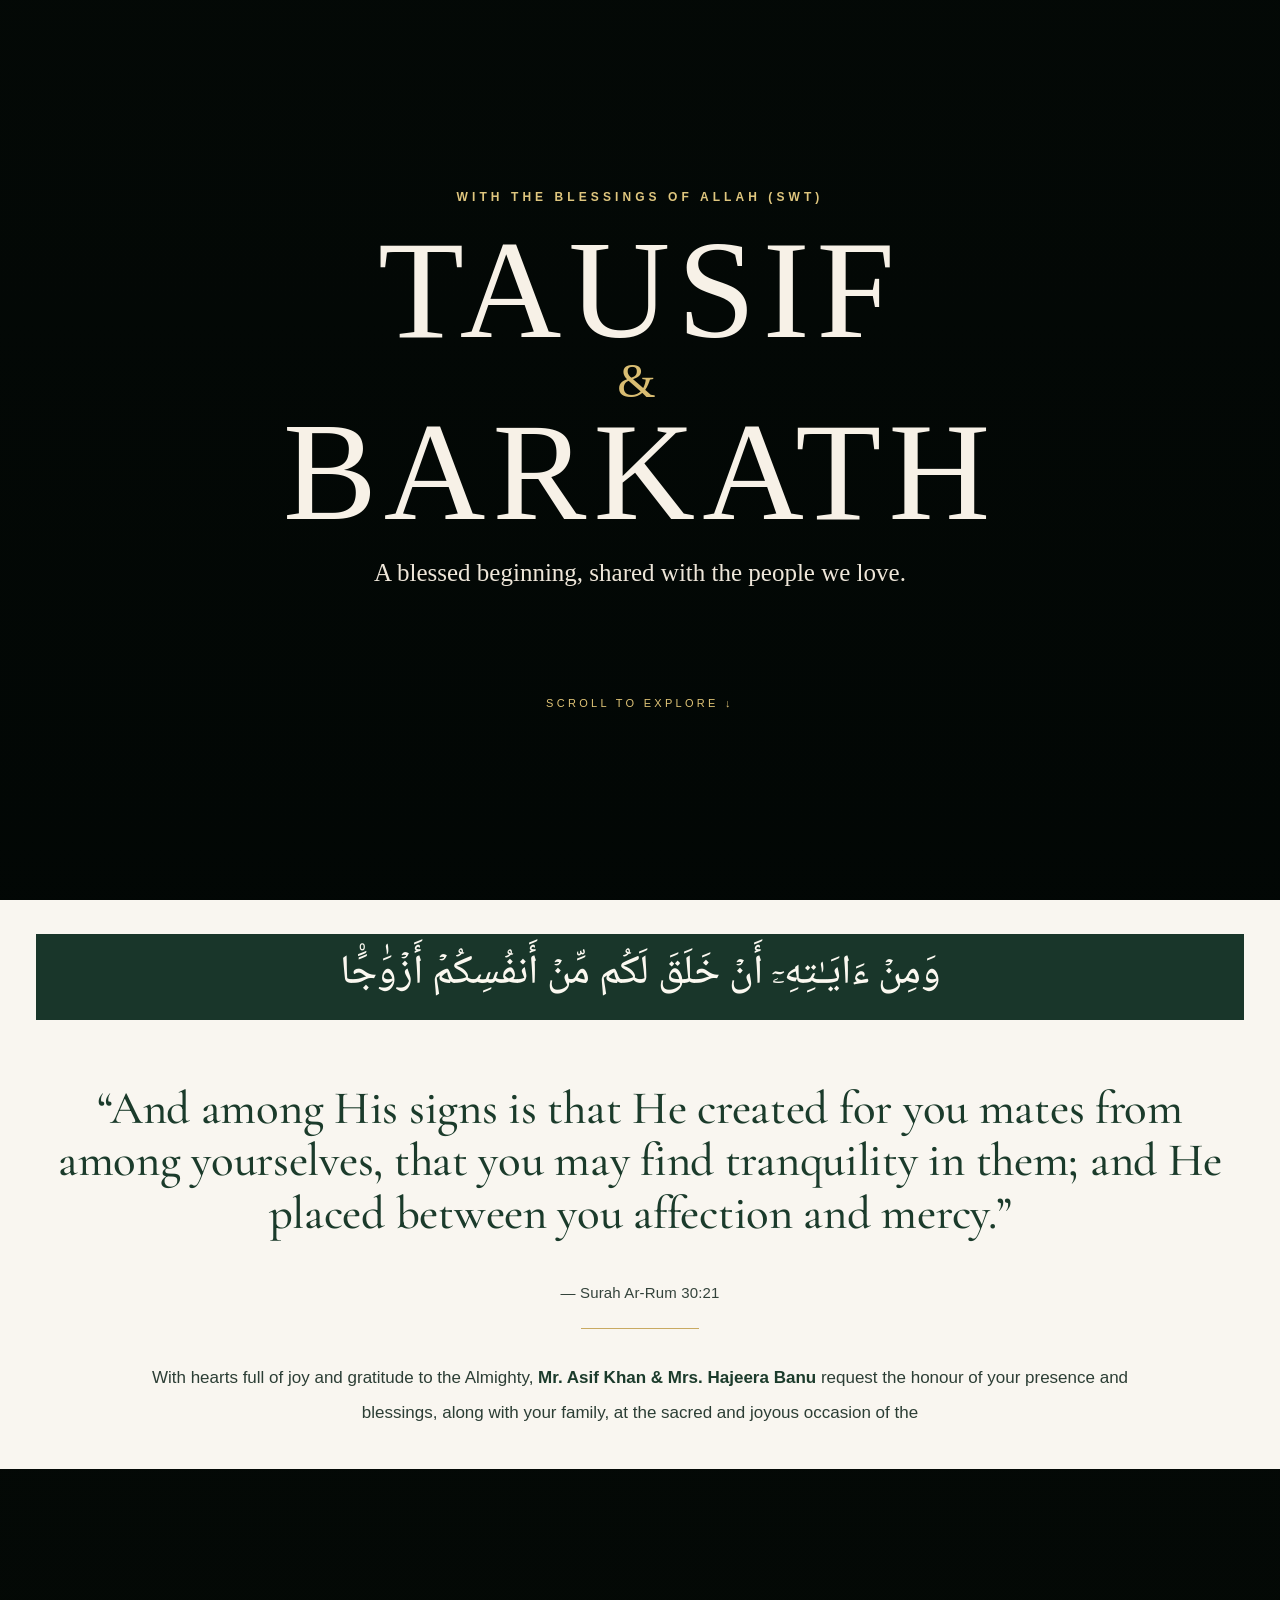
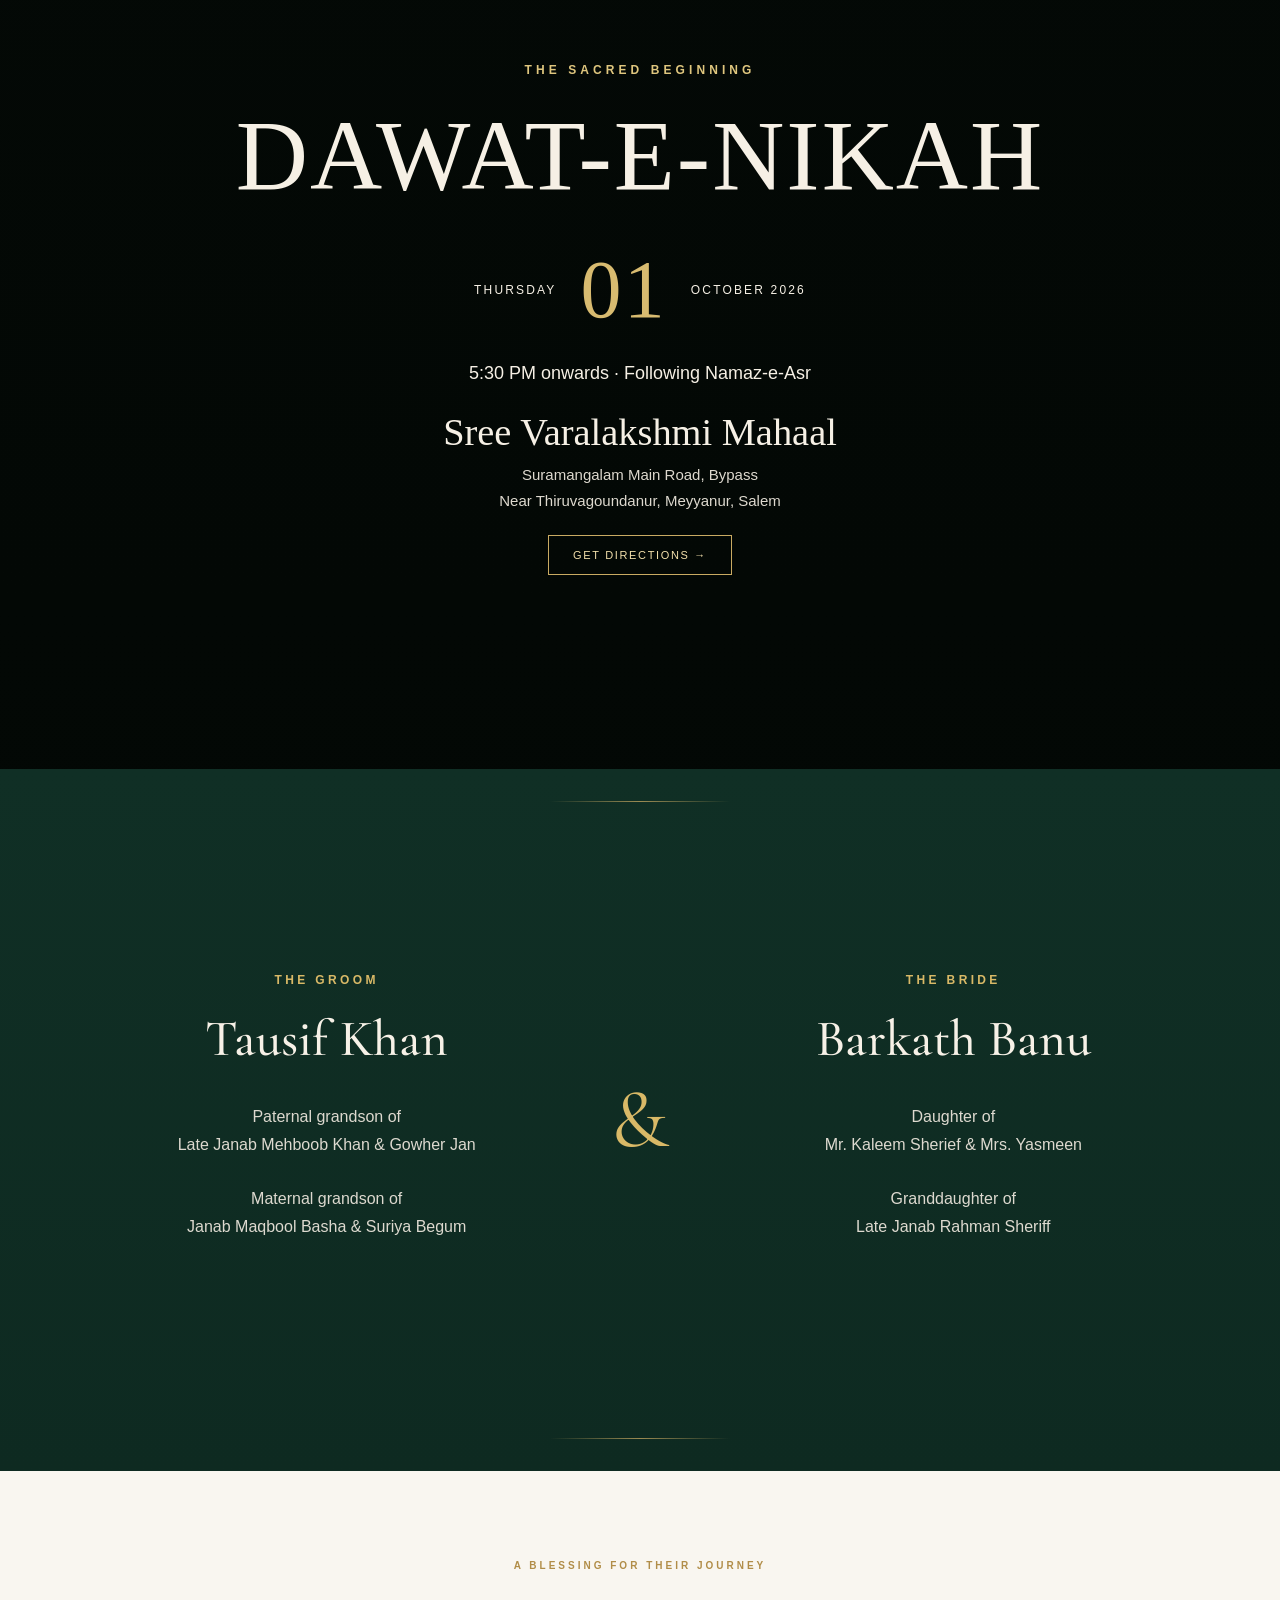
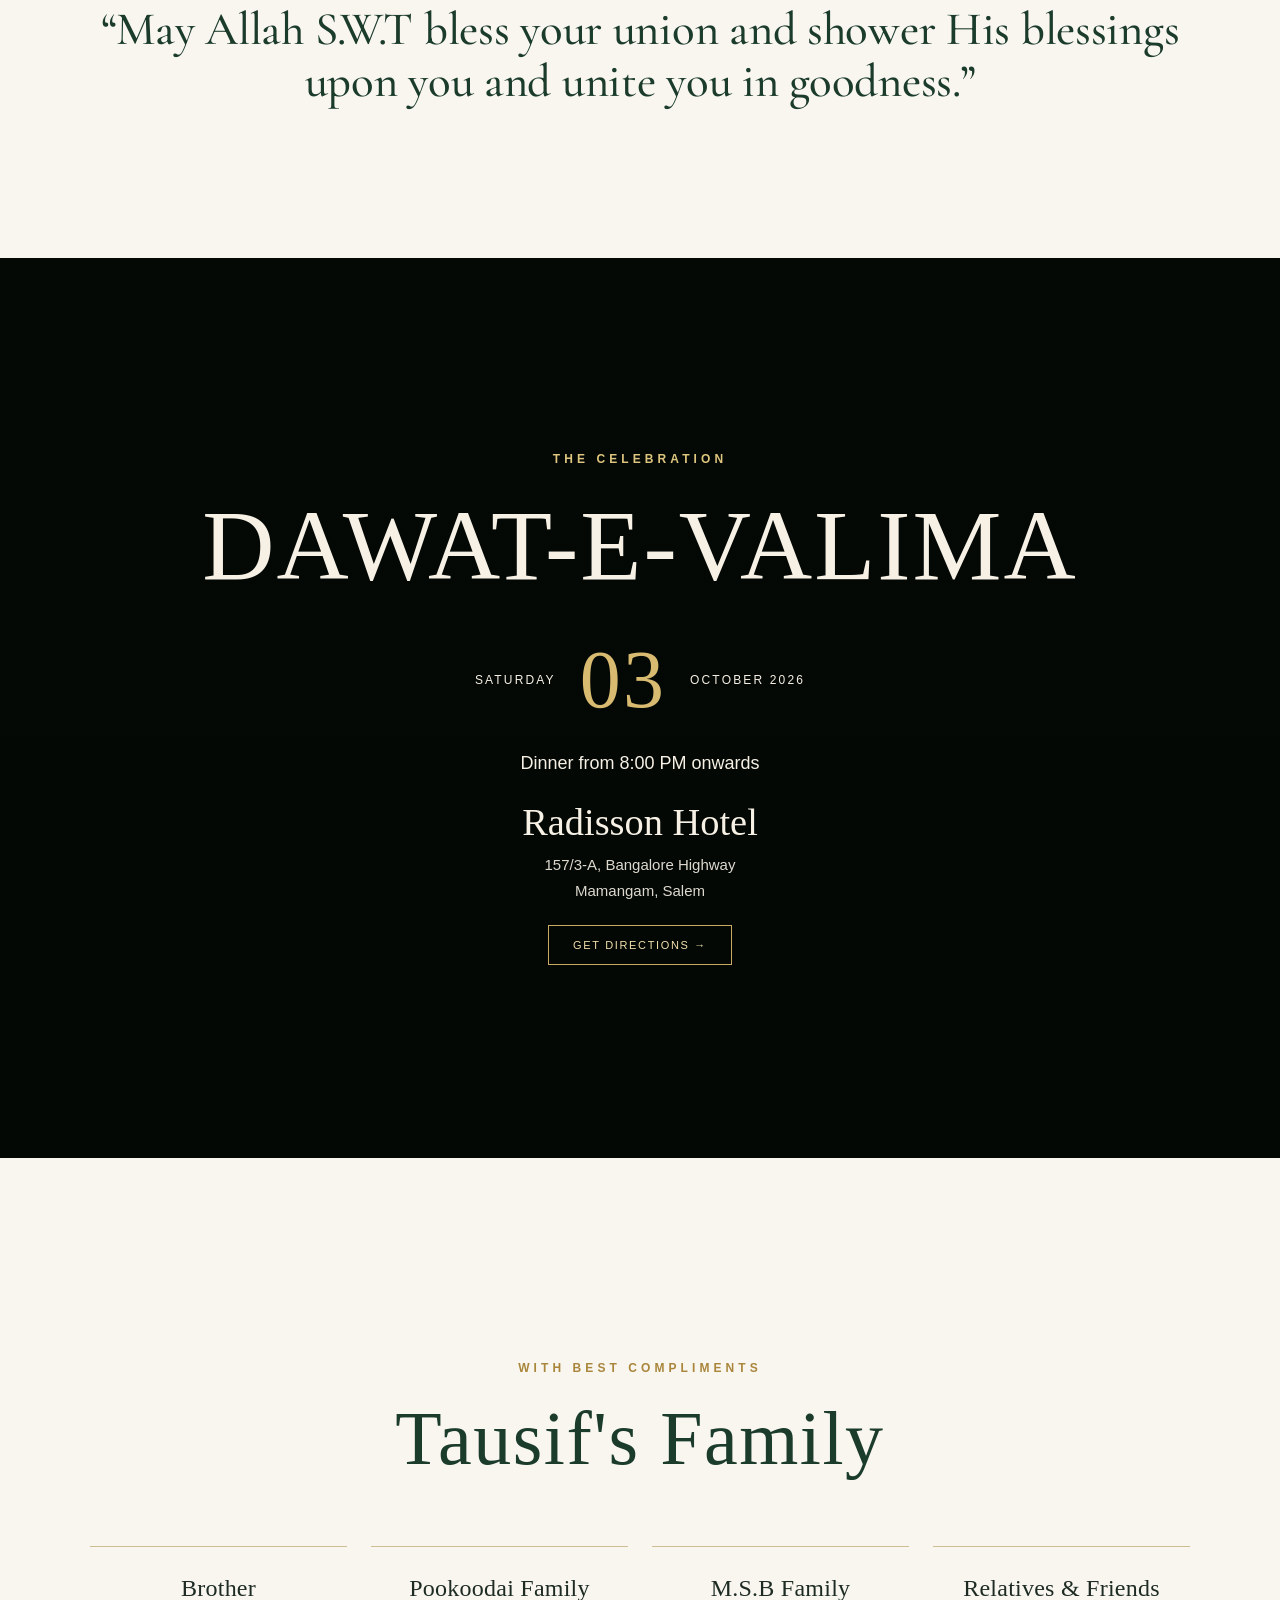
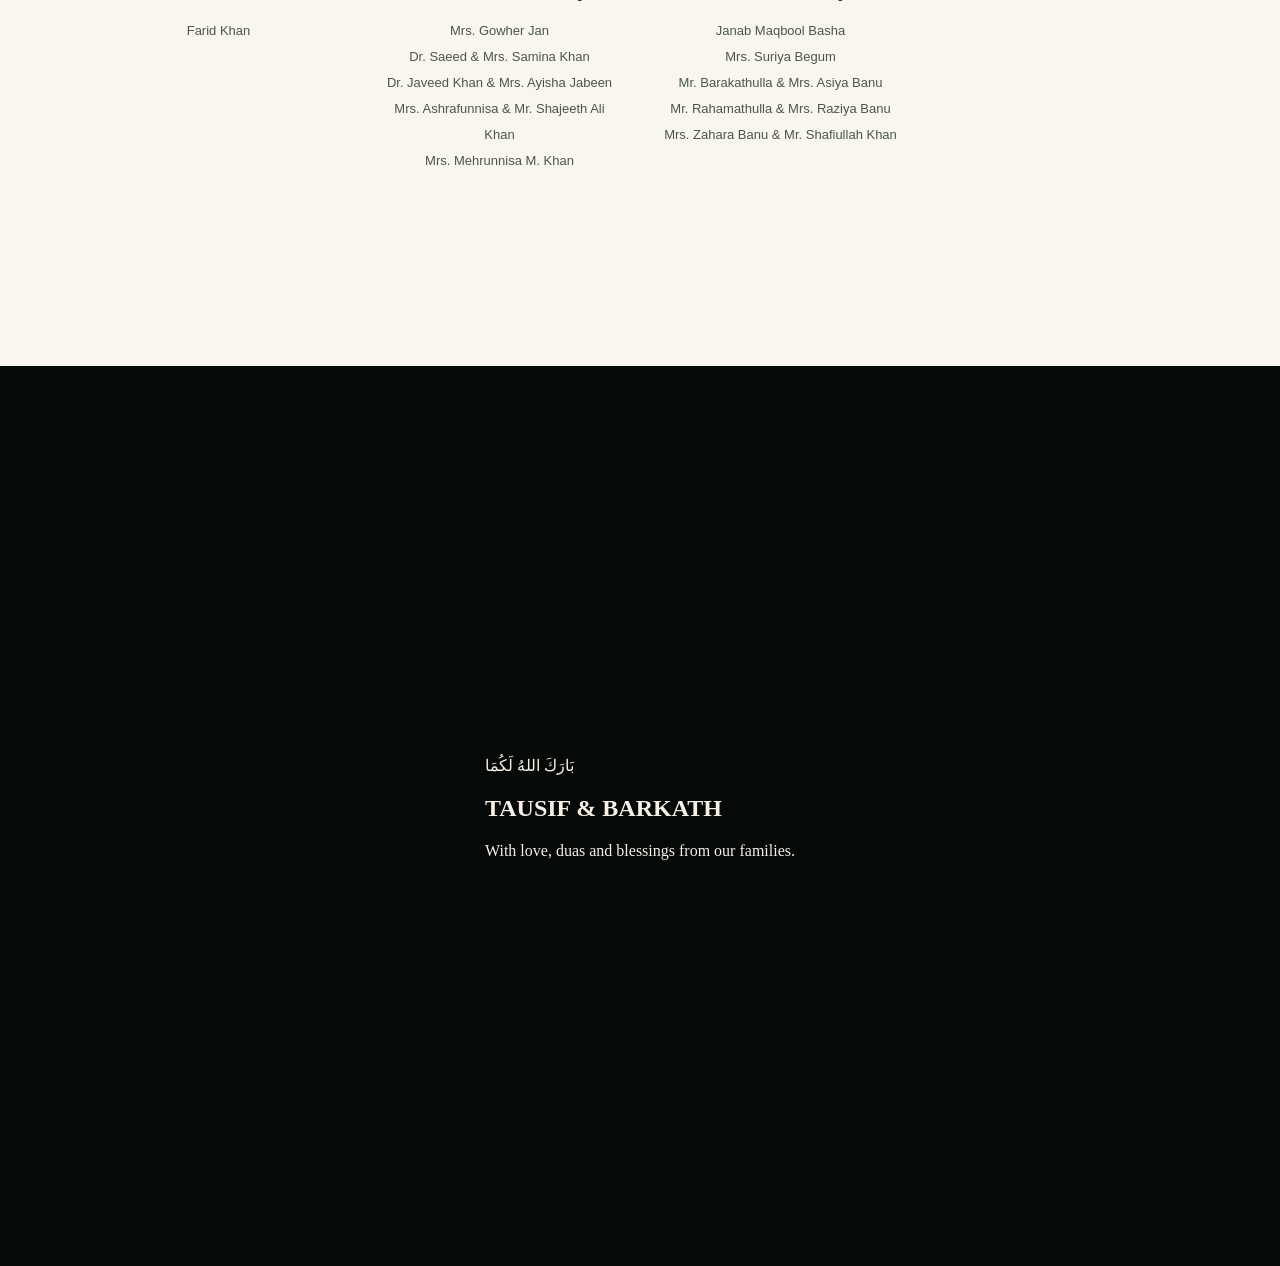
==== commit a90eefb5: "Add elegant final Tausif and Barkath closing section" ====
--- a/index.html
+++ b/index.html
@@ -5,5 +5,6 @@
 <section class="couple-intro"><div class="couple-column groom"><div class="couple-label">THE GROOM</div><h2>Tausif Khan</h2><p>Paternal grandson of<br>Late Janab Mehboob Khan &amp; Gowher Jan</p><p>Maternal grandson of<br>Janab Maqbool Basha &amp; Suriya Begum</p></div><div class="couple-amp">&amp;</div><div class="couple-column bride"><div class="couple-label">THE BRIDE</div><h2>Barkath Banu</h2><p>Daughter of<br>Mr. Kaleem Sherief &amp; Mrs. Yasmeen</p><p>Granddaughter of<br>Late Janab Rahman Sheriff</p></div></section>
 <section class="closing-light"><div class="content fade"><p class="closing-quote-light">“May Allah S.W.T bless your union and shower His blessings upon you and unite you in goodness.”</p></div></section>
 <section id="valima"><video class="video-bg" autoplay muted loop playsinline preload="metadata"><source src="assets/stage.mp4" type="video/mp4"></video><div class="veil"></div><div class="content fade"><div class="eyebrow">The Celebration</div><h2 class="event-title">DAWAT-E-VALIMA</h2><div class="date-row"><span>SATURDAY</span><span class="date-day">03</span><span>OCTOBER 2026</span></div><div class="time">Dinner from 8:00 PM onwards</div><div class="venue">Radisson Hotel</div><div class="address">157/3-A, Bangalore Highway<br>Mamangam, Salem</div><a class="directions" href="https://www.google.com/maps/search/?api=1&query=Radisson+Hotel+Salem+Mamangam" target="_blank" rel="noopener">Get Directions →</a></div></section>
-<section class="footer"><div class="content"><div class="eyebrow">With Best Compliments</div><h2 class="event-title" style="font-size:clamp(42px,6vw,76px)">Tausif's Family</h2><div class="family-grid"><div><b>Brother</b><p>Farid Khan</p></div><div><b>Pookoodai Family</b><p>Mrs. Gowher Jan<br>Dr. Saeed &amp; Mrs. Samina Khan<br>Dr. Javeed Khan &amp; Mrs. Ayisha Jabeen<br>Mrs. Ashrafunnisa &amp; Mr. Shajeeth Ali Khan<br>Mrs. Mehrunnisa M. Khan</p></div><div><b>M.S.B Family</b><p>Janab Maqbool Basha<br>Mrs. Suriya Begum<br>Mr. Barakathulla &amp; Mrs. Asiya Banu<br>Mr. Rahamathulla &amp; Mrs. Raziya Banu<br>Mrs. Zahara Banu &amp; Mr. Shafiullah Khan</p></div><div><b>Relatives &amp; Friends</b></div></div></div></section><audio id="nasheed" src="assets/nasheed.mp3" preload="auto" loop></audio>
+<section class="footer"><div class="content"><div class="eyebrow">With Best Compliments</div><h2 class="event-title" style="font-size:clamp(42px,6vw,76px)">Tausif's Family</h2><div class="family-grid"><div><b>Brother</b><p>Farid Khan</p></div><div><b>Pookoodai Family</b><p>Mrs. Gowher Jan<br>Dr. Saeed &amp; Mrs. Samina Khan<br>Dr. Javeed Khan &amp; Mrs. Ayisha Jabeen<br>Mrs. Ashrafunnisa &amp; Mr. Shajeeth Ali Khan<br>Mrs. Mehrunnisa M. Khan</p></div><div><b>M.S.B Family</b><p>Janab Maqbool Basha<br>Mrs. Suriya Begum<br>Mr. Barakathulla &amp; Mrs. Asiya Banu<br>Mr. Rahamathulla &amp; Mrs. Raziya Banu<br>Mrs. Zahara Banu &amp; Mr. Shafiullah Khan</p></div><div><b>Relatives &amp; Friends</b></div></div></div></section>
+<section class="final-signature"><div class="signature-inner fade"><div class="signature-arabic">بَارَكَ اللهُ لَكُمَا</div><h2>TAUSIF &amp; BARKATH</h2><p>With love, duas and blessings from our families.</p></div></section><audio id="nasheed" src="assets/nasheed.mp3" preload="auto" loop></audio>
 <script src="script.js"></script></body></html>
--- a/styles.css
+++ b/styles.css
@@ -1,18 +1,6 @@
 @import url('https://fonts.googleapis.com/css2?family=Cormorant+Garamond:wght@400;500;600&family=Noto+Naskh+Arabic:wght@400;500;600&display=swap');
 :root{--ink:#f6f0e5;--gold:#c9aa62;--dark:#07120d;--panel:#0b1812;--cream:#f9f6f0;--forest:#1b3b2b;--forest-soft:#2c3e35}*{box-sizing:border-box}html{scroll-behavior:smooth}body{margin:0;background:#050a07;color:var(--ink);font-family:Georgia,'Times New Roman',serif}section{position:relative;min-height:100svh;display:grid;place-items:center;overflow:hidden}.video-bg{position:absolute;inset:0;width:100%;height:100%;object-fit:cover;z-index:-3}.veil{position:absolute;inset:0;background:linear-gradient(180deg,rgba(2,7,4,.42),rgba(2,7,4,.72));z-index:-2}.hero .veil{background:linear-gradient(180deg,rgba(1,6,4,.35),rgba(1,6,4,.78))}.content{width:min(1100px,90vw);text-align:center;position:relative;padding:8vh 0}.eyebrow{text-transform:uppercase;letter-spacing:.34em;color:#dfc67e;font:600 12px/1.4 Arial,sans-serif}.names{font-size:clamp(58px,11vw,150px);font-weight:400;letter-spacing:.05em;line-height:.8;margin:28px 0;color:#f7f1e7}.amp{display:block;font-size:.35em;line-height:1.4;color:#d9bd72}.tagline{font-size:clamp(17px,2vw,25px);margin:30px auto;color:#eee6d9}.scroll{display:inline-block;margin-top:80px;color:#e0c477;text-decoration:none;font:11px Arial,sans-serif;letter-spacing:.3em;text-transform:uppercase}
-/* Cream invitation / quote sections — matched to the reference layout */
-.verse-section,.closing-light,.footer{background:var(--cream);color:var(--forest)}
-.verse-section{min-height:0;display:block;overflow:visible;padding:38px 36px 34px}
-.arabic-bar{background:#19362a;color:#fbf8f0;text-align:center;margin:0;padding:9px 24px 13px;min-height:78px;display:flex;align-items:center;justify-content:center;font-family:'Noto Naskh Arabic','Times New Roman',serif;font-size:clamp(28px,3.4vw,46px);font-weight:500;line-height:1.65;direction:rtl}
-.verse-section .content{width:min(1420px,94vw);margin:0 auto;padding:78px 0 0;text-align:center}
-.verse-text{font-family:'Cormorant Garamond',Georgia,'Times New Roman',serif;font-size:clamp(42px,5.15vw,82px);font-weight:500;line-height:1.08;letter-spacing:-.012em;margin:0 auto 58px;color:var(--forest);max-width:1450px;position:relative}
-.verse-text::before{display:none}
-.verse-ref{display:block;font:18px/1.4 Arial,sans-serif;color:#34433b;letter-spacing:.01em;margin-bottom:35px}
-.verse-section .gold-line{width:125px;height:1px;background:var(--gold);margin:0 auto 38px}
-.intro-copy-light{font:21px/2.25 Arial,sans-serif;color:var(--forest-soft);max-width:1120px;margin:0 auto;padding-bottom:0}
-.intro-copy-light b{color:var(--forest);font-weight:700}
-.closing-light{min-height:0;display:block;padding:116px 30px 300px;background:var(--cream)}
-.closing-light .content{padding:0;width:min(1420px,94vw);margin:0 auto}
-.closing-quote-light{font-family:'Cormorant Garamond',Georgia,'Times New Roman',serif;font-style:normal;font-weight:500;font-size:clamp(42px,5.15vw,82px);line-height:1.08;letter-spacing:-.012em;color:var(--forest);max-width:1400px;margin:0 auto;text-align:center;position:relative}
-.closing-quote-light::before{display:none}
-.event-title{font-size:clamp(46px,8vw,100px);font-weight:400;margin:20px 0 30px;letter-spacing:.02em}.date-row{display:flex;justify-content:center;align-items:center;gap:24px;font:12px Arial,sans-serif;letter-spacing:.18em;text-transform:uppercase}.date-day{font:clamp(50px,7vw,82px) Georgia,serif;color:#d8bb70}.time{font:18px Arial,sans-serif;margin:26px 0}.venue{font-size:clamp(26px,3vw,42px);margin:20px 0 8px}.address{font:15px/1.7 Arial,sans-serif;opacity:.9}.gold-line{width:120px;height:1px;background:var(--gold);margin:30px auto}.directions{display:inline-block;margin-top:22px;padding:13px 24px;border:1px solid var(--gold);color:#f2dfab;text-decoration:none;font:11px Arial,sans-serif;letter-spacing:.15em;text-transform:uppercase}.footer{min-height:auto;padding:130px 24px 120px}.footer .eyebrow{color:#a9863b}.footer .event-title{color:var(--forest);margin:18px 0 64px}.family-grid{display:grid;grid-template-columns:repeat(4,1fr);gap:24px;text-align:center;font-family:Arial,sans-serif}.family-grid>div{border-top:1px solid #cdbd93;padding:28px 12px 0}.family-grid b{display:block;font-family:Georgia,serif;font-weight:400;font-size:24px;color:#1d2b23;margin-bottom:16px;letter-spacing:.01em}.family-grid p{font-size:13px;line-height:2;color:#4a564c;margin:0}@media(max-width:800px){.family-grid{grid-template-columns:1fr 1fr}.verse-section{padding:24px 20px 28px}.arabic-bar{min-height:66px;font-size:clamp(22px,5vw,32px);padding:7px 14px 10px}.verse-section .content{padding-top:55px}.verse-text{font-size:clamp(34px,7vw,56px);line-height:1.12;margin-bottom:42px}.verse-ref{font-size:14px;margin-bottom:28px}.intro-copy-light{font-size:16px;line-height:1.9}.closing-light{padding:80px 22px 190px}.closing-quote-light{font-size:clamp(34px,7vw,56px);line-height:1.12}}@media(max-width:520px){.family-grid{grid-template-columns:1fr}.footer{padding:90px 24px 80px}.verse-section{padding:18px 14px 24px}.arabic-bar{font-size:clamp(20px,5.5vw,27px);line-height:1.7}.verse-section .content{padding-top:45px}.verse-text{font-size:clamp(31px,8.2vw,43px);line-height:1.13}.intro-copy-light{font-size:15px;line-height:1.85}.closing-light{padding:70px 18px 150px}.closing-quote-light{font-size:clamp(31px,8vw,43px)}}.fade{animation:rise .9s ease both}@keyframes rise{from{opacity:0;transform:translateY(24px)}to{opacity:1;transform:none}}@media(max-width:700px){section{min-height:92svh}.content{padding:7vh 0}.names{line-height:.9}.date-row{gap:10px}.event-title{line-height:1}.quote{padding:18px}.scroll{margin-top:50px}}
+.verse-section,.closing-light,.footer{background:var(--cream);color:var(--forest)}.verse-section{min-height:0;display:block;overflow:visible;padding:34px 36px 38px}.arabic-bar{background:#19362a;color:#fbf8f0;text-align:center;margin:0;padding:8px 24px 12px;min-height:76px;display:flex;align-items:center;justify-content:center;font-family:'Noto Naskh Arabic','Times New Roman',serif;font-size:clamp(27px,3.2vw,43px);font-weight:500;line-height:1.6;direction:rtl}.verse-section .content{width:min(1340px,94vw);margin:0 auto;padding:62px 0 0;text-align:center}.verse-text{font-family:'Cormorant Garamond',Georgia,'Times New Roman',serif;font-size:clamp(34px,3.65vw,56px);font-weight:500;line-height:1.13;letter-spacing:-.006em;margin:0 auto 42px;color:var(--forest);max-width:1200px;position:relative}.verse-text::before{display:none}.verse-ref{display:block;font:15px/1.4 Arial,sans-serif;color:#34433b;letter-spacing:.01em;margin-bottom:25px}.verse-section .gold-line{width:118px;height:1px;background:var(--gold);margin:0 auto 32px}.intro-copy-light{font:17px/2.05 Arial,sans-serif;color:var(--forest-soft);max-width:1010px;margin:0 auto}.intro-copy-light b{color:var(--forest);font-weight:700}
+#nikah{min-height:100svh}.event-title{font-size:clamp(46px,8vw,100px);font-weight:400;margin:20px 0 30px;letter-spacing:.02em}.date-row{display:flex;justify-content:center;align-items:center;gap:24px;font:12px Arial,sans-serif;letter-spacing:.18em;text-transform:uppercase}.date-day{font:clamp(50px,7vw,82px) Georgia,serif;color:#d8bb70}.time{font:18px Arial,sans-serif;margin:26px 0}.venue{font-size:clamp(26px,3vw,42px);margin:20px 0 8px}.address{font:15px/1.7 Arial,sans-serif;opacity:.9}.directions{display:inline-block;margin-top:22px;padding:13px 24px;border:1px solid var(--gold);color:#f2dfab;text-decoration:none;font:11px Arial,sans-serif;letter-spacing:.15em;text-transform:uppercase}
+.couple-intro{min-height:78svh;background:linear-gradient(180deg,#102f25 0%,#0e2a21 100%);color:#f6f0e5;display:grid;grid-template-columns:1fr auto 1fr;align-items:center;gap:60px;padding:82px 8vw;position:relative;text-align:center}.couple-intro::before,.couple-intro::after{content:'';position:absolute;left:50%;width:min(180px,28vw);height:1px;background:linear-gradient(90deg,transparent,rgba(201,170,98,.75),transparent);transform:translateX(-50%)}.couple-intro::before{top:32px}.couple-intro::after{bottom:32px}.couple-column{max-width:650px;margin:auto}.couple-label{font:600 12px/1.4 Arial,sans-serif;letter-spacing:.28em;color:#d9b967;margin-bottom:25px}.couple-column h2{font-family:'Cormorant Garamond',Georgia,serif;font-size:clamp(46px,4vw,64px);font-weight:500;line-height:1;margin:0 0 38px;color:#f7f1e7}.couple-column p{font:16px/1.75 Arial,sans-serif;color:#ddd9cf;margin:0 0 26px}.couple-amp{font-family:'Cormorant Garamond',Georgia,serif;font-size:clamp(62px,6.5vw,90px);font-weight:400;color:#d9b967;align-self:center}
+.closing-light{min-height:0;display:block;padding:88px 30px 150px;background:var(--cream);position:relative}.closing-light::before{content:'A BLESSING FOR THEIR JOURNEY';display:block;text-align:center;font:600 10px/1.4 Arial,sans-serif;letter-spacing:.3em;color:#b18d48;margin-bottom:30px}.closing-light .content{padding:0;width:min(1200px,92vw);margin:0 auto}.closing-quote-light{font-family:'Cormorant Garamond',Georgia,'Times New Roman',serif;font-style:normal;font-weight:500;font-size:clamp(34px,3.65vw,56px);line-height:1.13;letter-spacing:-.006em;color:var(--forest);max-width:1150px;margin:0 auto;text-align:center;position:relative}.closing-quote-light::before{display:none}.gold-line{width:120px;height:1px;background:var(--gold);margin:30px auto}.footer{min-height:auto;padding:130px 24px 120px}.footer .eyebrow{color:#a9863b}.footer .event-title{color:var(--forest);margin:18px 0 64px}.family-grid{display:grid;grid-template-columns:repeat(4,1fr);gap:24px;text-align:center;font-family:Arial,sans-serif}.family-grid>div{border-top:1px solid #cdbd93;padding:28px 12px 0}.family-grid b{display:block;font-family:Georgia,serif;font-weight:400;font-size:24px;color:#1d2b23;margin-bottom:16px;letter-spacing:.01em}.family-grid p{font-size:13px;line-height:2;color:#4a564c;margin:0}@media(max-width:800px){.family-grid{grid-template-columns:1fr 1fr}.verse-section{padding:22px 20px 28px}.arabic-bar{min-height:64px;font-size:clamp(21px,4.8vw,30px);padding:7px 14px 10px}.verse-section .content{padding-top:48px}.verse-text{font-size:clamp(29px,5.8vw,44px);line-height:1.15;margin-bottom:34px}.verse-ref{font-size:14px;margin-bottom:23px}.intro-copy-light{font-size:15.5px;line-height:1.9}.couple-intro{min-height:auto;grid-template-columns:1fr;gap:26px;padding:76px 24px}.couple-intro::before{top:26px}.couple-intro::after{bottom:26px}.couple-amp{font-size:66px;line-height:.8}.couple-column h2{font-size:clamp(42px,9.5vw,58px);margin-bottom:30px}.couple-column p{font-size:15px;line-height:1.75;margin-bottom:24px}.closing-light{padding:68px 22px 120px}.closing-light::before{font-size:9px;letter-spacing:.24em;margin-bottom:24px}.closing-quote-light{font-size:clamp(29px,5.8vw,44px);line-height:1.15}}@media(max-width:520px){.family-grid{grid-template-columns:1fr}.footer{padding:90px 24px 80px}.verse-section{padding:16px 14px 22px}.arabic-bar{font-size:clamp(19px,5.2vw,25px);line-height:1.7}.verse-section .content{padding-top:38px}.verse-text{font-size:clamp(27px,6.7vw,37px);line-height:1.16}.intro-copy-light{font-size:14px;line-height:1.85}.couple-intro{padding:64px 18px}.couple-label{font-size:10px;letter-spacing:.22em;margin-bottom:20px}.couple-column h2{font-size:clamp(40px,10.5vw,52px);margin-bottom:26px}.couple-column p{font-size:13.5px;line-height:1.8}.couple-amp{font-size:58px}.closing-light{padding:58px 18px 105px}.closing-light::before{margin-bottom:21px}.closing-quote-light{font-size:clamp(27px,6.7vw,37px)}}.fade{animation:rise .9s ease both}@keyframes rise{from{opacity:0;transform:translateY(24px)}to{opacity:1;transform:none}}@media(max-width:700px){section{min-height:92svh}.content{padding:7vh 0}.names{line-height:.9}.date-row{gap:10px}.event-title{line-height:1}.quote{padding:18px}.scroll{margin-top:50px}}
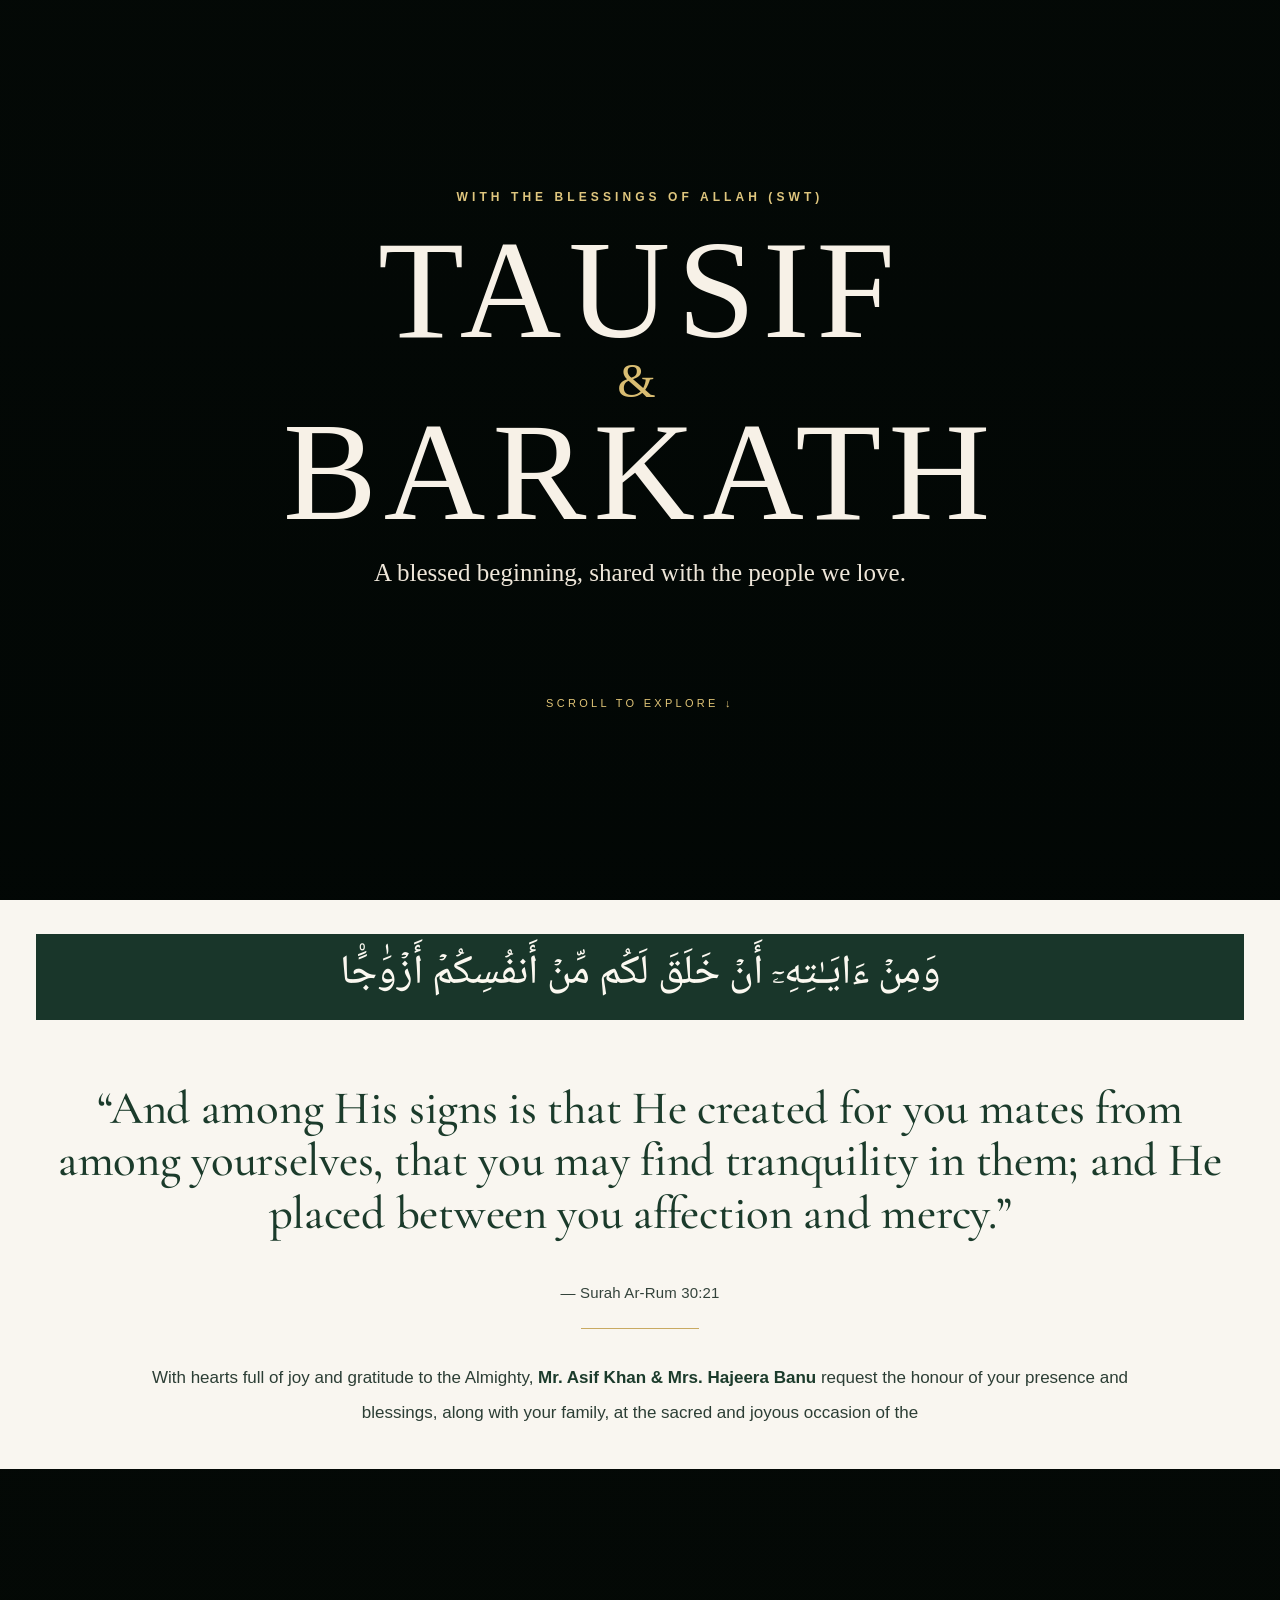
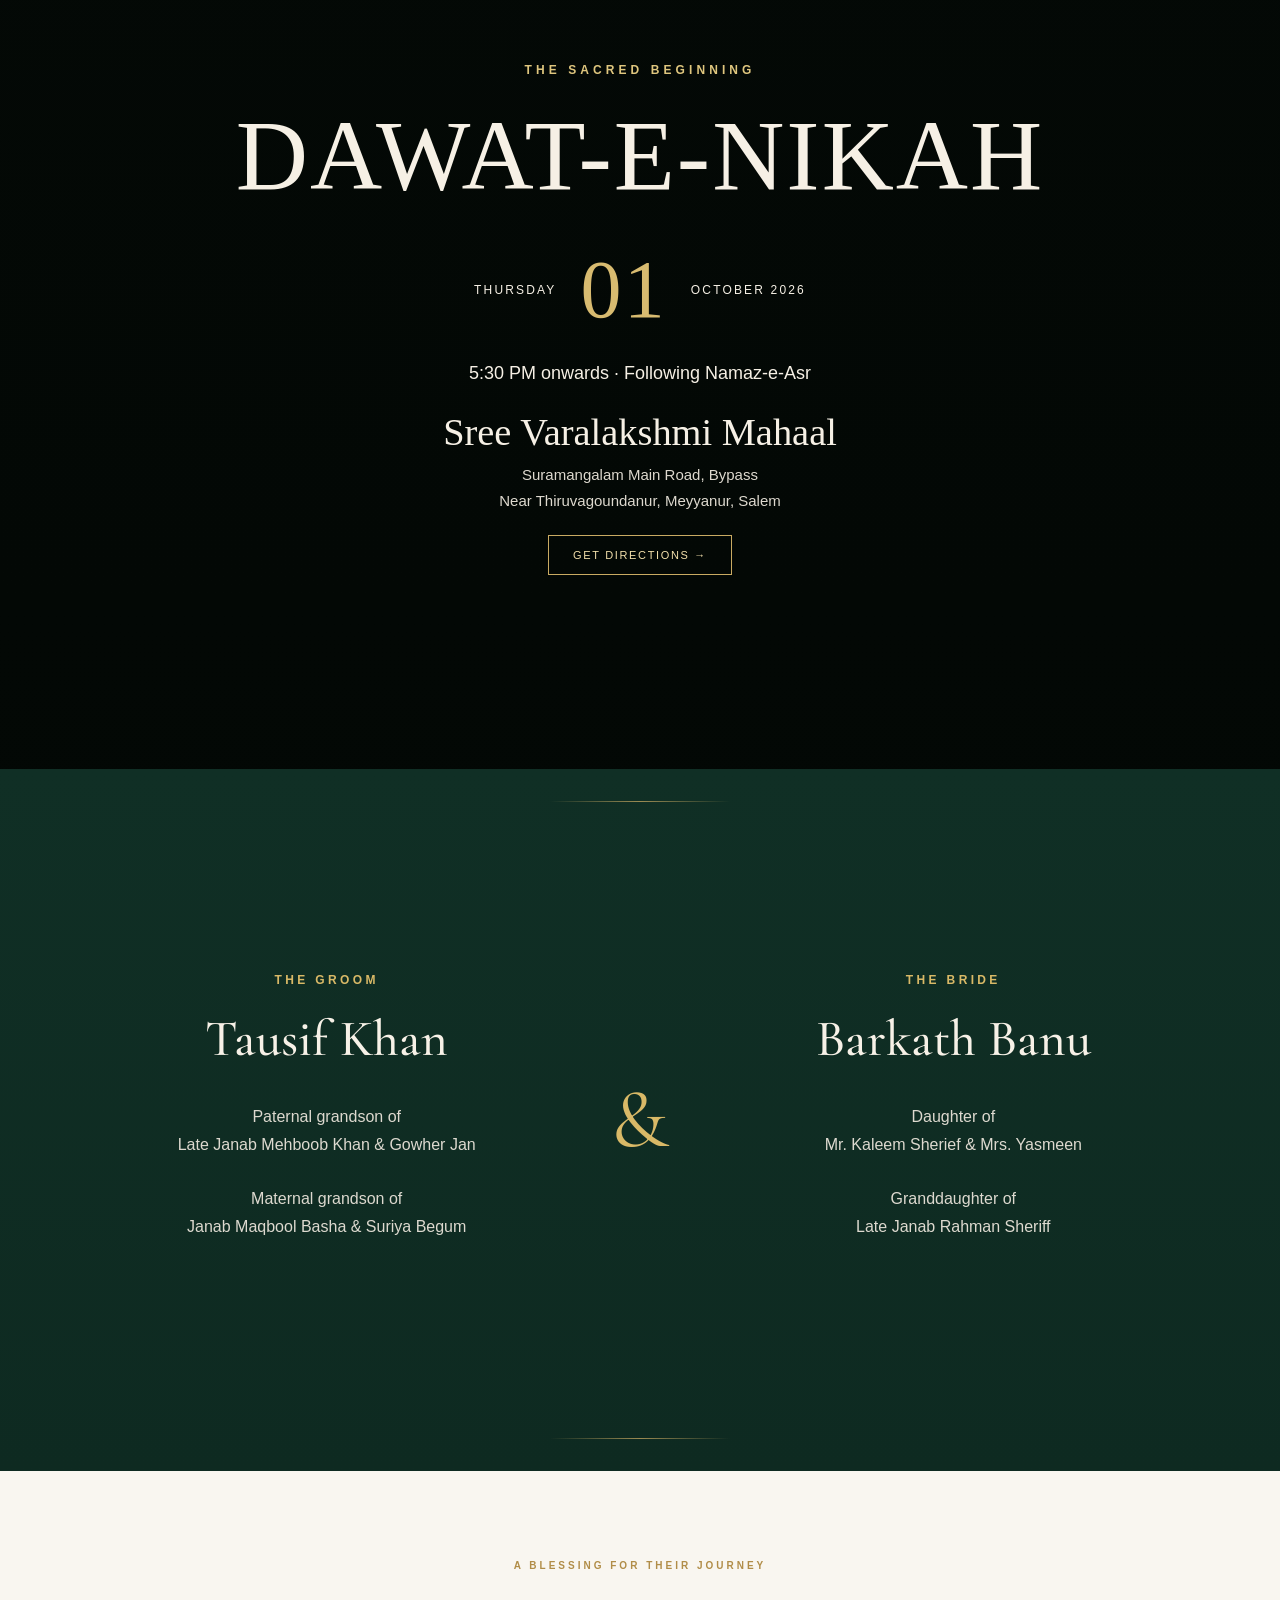
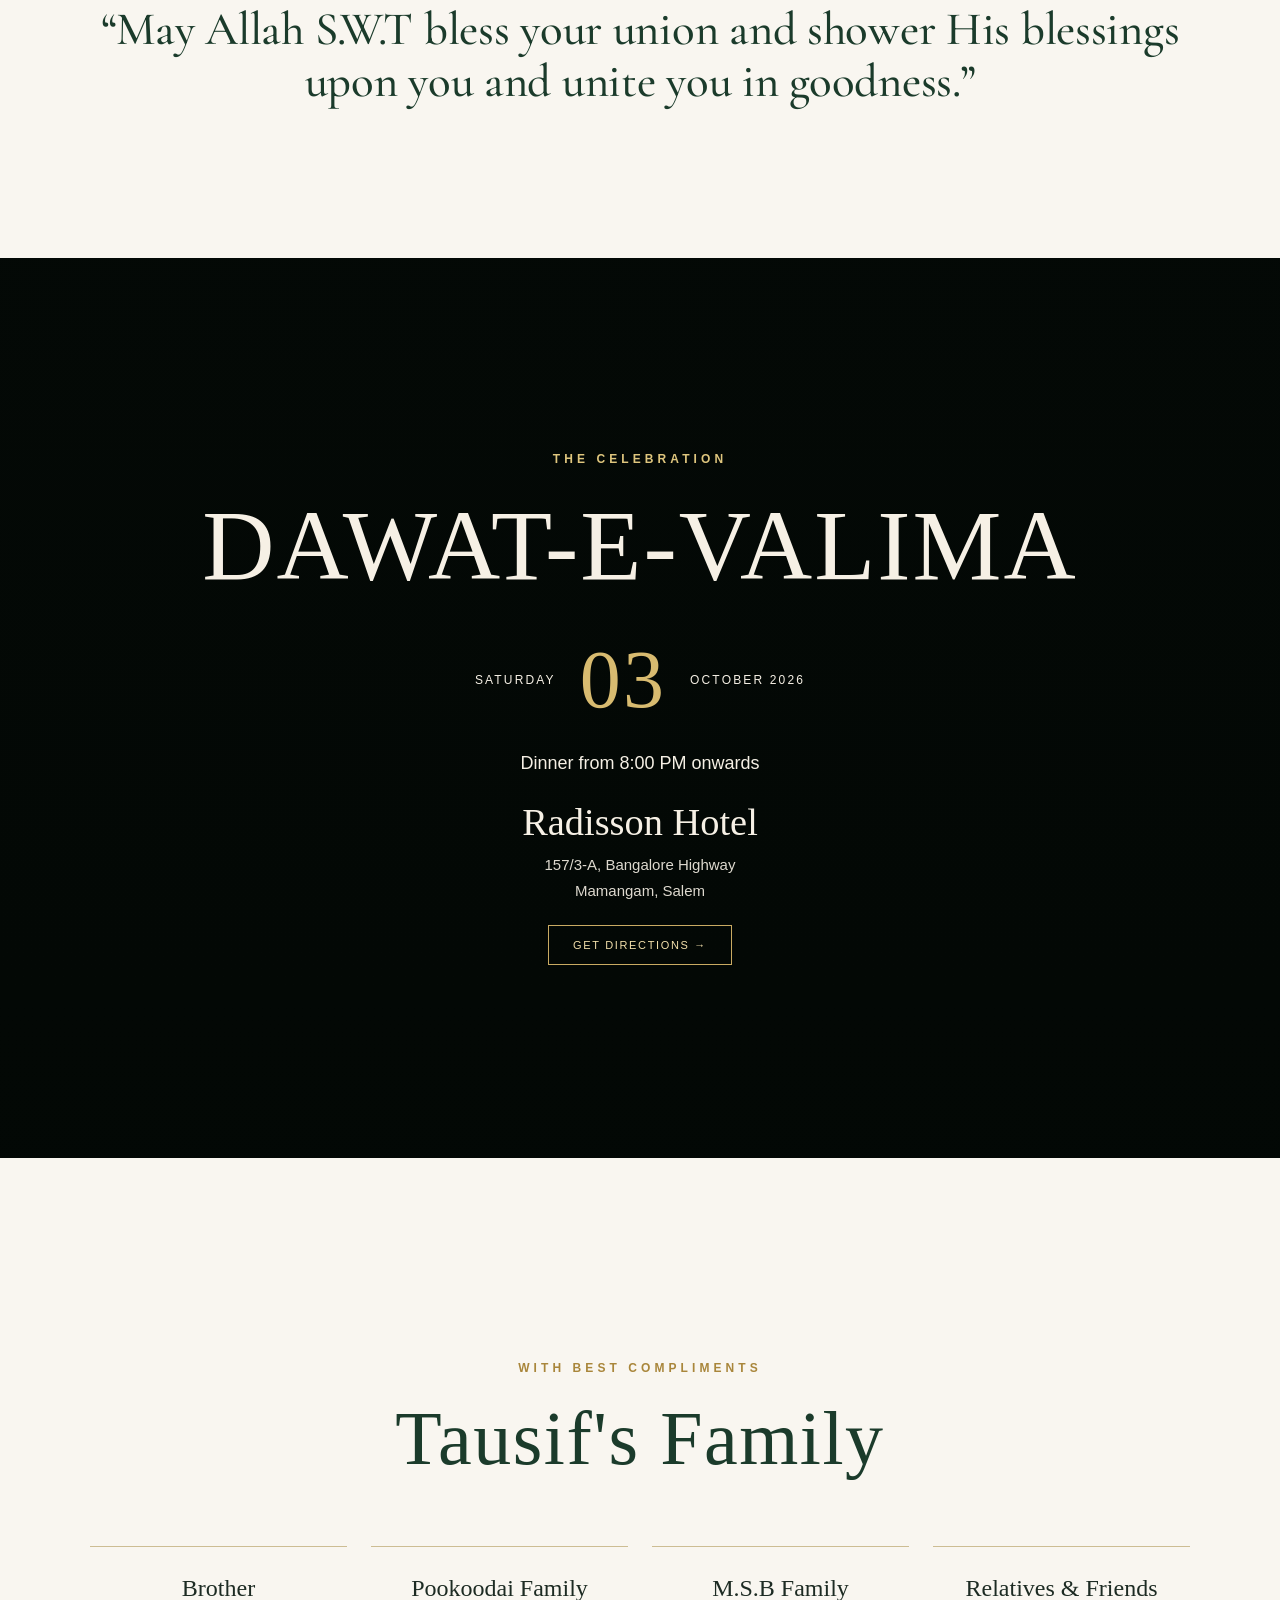
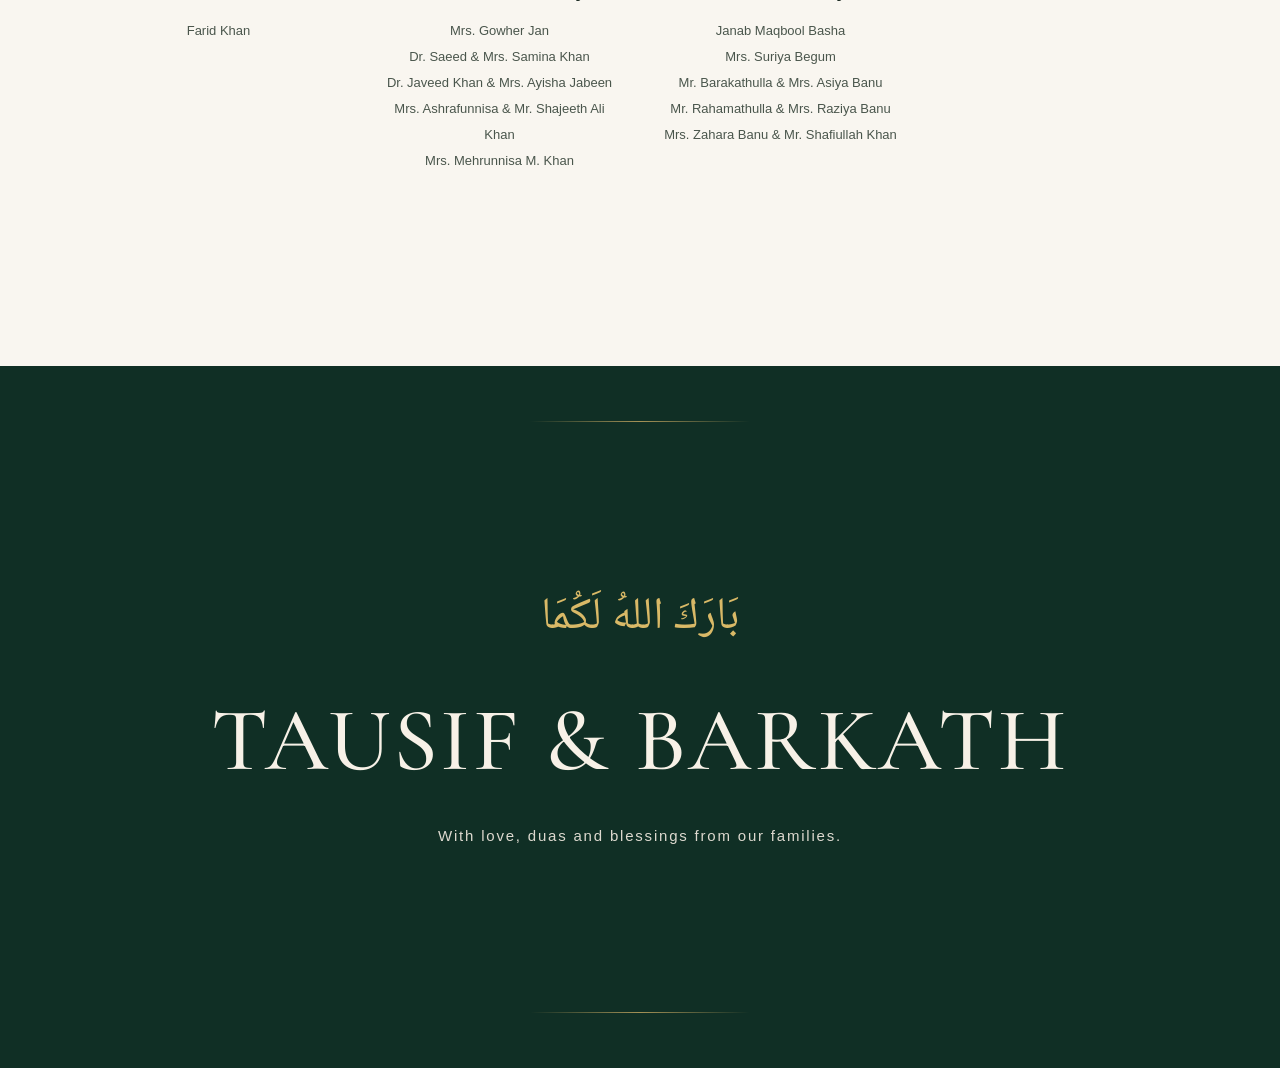
==== commit 3d6b9df7: "Replace Hero video with 11037944 4K wedding video" ====
--- a/index.html
+++ b/index.html
@@ -1,5 +1,5 @@
 <!doctype html><html lang="en"><head><meta charset="utf-8"><meta name="viewport" content="width=device-width,initial-scale=1"><title>Tausif & Barkath — Dawat-e-Nikah & Valima</title><meta name="description" content="The wedding invitation of Tausif Khan and Barkath Banu."><link rel="stylesheet" href="styles.css"></head><body>
-<section class="hero"><video class="video-bg" autoplay muted loop playsinline preload="metadata"><source src="10587316-hd_1920_1080_30fps.mp4" type="video/mp4"></video><div class="veil"></div><div class="content fade"><div class="eyebrow">With the blessings of Allah (SWT)</div><div class="names">TAUSIF <span class="amp">&</span> BARKATH</div><p class="tagline">A blessed beginning, shared with the people we love.</p><a class="scroll" href="#nikah">Scroll to explore ↓</a></div></section>
+<section class="hero"><video class="video-bg" autoplay muted loop playsinline preload="metadata"><source src="11037944-hd_3840_2160_24fps (1).mp4" type="video/mp4"></video><div class="veil"></div><div class="content fade"><div class="eyebrow">With the blessings of Allah (SWT)</div><div class="names">TAUSIF <span class="amp">&</span> BARKATH</div><p class="tagline">A blessed beginning, shared with the people we love.</p><a class="scroll" href="#nikah">Scroll to explore ↓</a></div></section>
 <section class="verse-section"><div class="arabic-bar">وَمِنۡ ءَايَـٰتِهِۦۤ أَنۡ خَلَقَ لَكُم مِّنۡ أَنفُسِكُمۡ أَزۡوَٰجً۠ا</div><div class="content fade"><p class="verse-text">“And among His signs is that He created for you mates from among yourselves, that you may find tranquility in them; and He placed between you affection and mercy.”</p><small class="verse-ref">— Surah Ar-Rum 30:21</small><div class="gold-line"></div><p class="intro-copy-light">With hearts full of joy and gratitude to the Almighty, <b>Mr. Asif Khan &amp; Mrs. Hajeera Banu</b> request the honour of your presence and blessings, along with your family, at the sacred and joyous occasion of the</p></div></section>
 <section id="nikah"><video class="video-bg" autoplay muted loop playsinline preload="metadata"><source src="assets/floral.mp4" type="video/mp4"></video><div class="veil"></div><div class="content fade"><div class="eyebrow">The Sacred Beginning</div><h2 class="event-title">DAWAT-E-NIKAH</h2><div class="date-row"><span>THURSDAY</span><span class="date-day">01</span><span>OCTOBER 2026</span></div><div class="time">5:30 PM onwards · Following Namaz-e-Asr</div><div class="venue">Sree Varalakshmi Mahaal</div><div class="address">Suramangalam Main Road, Bypass<br>Near Thiruvagoundanur, Meyyanur, Salem</div><a class="directions" href="https://www.google.com/maps/search/?api=1&query=Sree+Varalakshmi+Mahaal+Salem" target="_blank" rel="noopener">Get Directions →</a></div></section>
 <section class="couple-intro"><div class="couple-column groom"><div class="couple-label">THE GROOM</div><h2>Tausif Khan</h2><p>Paternal grandson of<br>Late Janab Mehboob Khan &amp; Gowher Jan</p><p>Maternal grandson of<br>Janab Maqbool Basha &amp; Suriya Begum</p></div><div class="couple-amp">&amp;</div><div class="couple-column bride"><div class="couple-label">THE BRIDE</div><h2>Barkath Banu</h2><p>Daughter of<br>Mr. Kaleem Sherief &amp; Mrs. Yasmeen</p><p>Granddaughter of<br>Late Janab Rahman Sheriff</p></div></section>
--- a/styles.css
+++ b/styles.css
@@ -1,6 +1,2 @@
 @import url('https://fonts.googleapis.com/css2?family=Cormorant+Garamond:wght@400;500;600&family=Noto+Naskh+Arabic:wght@400;500;600&display=swap');
-:root{--ink:#f6f0e5;--gold:#c9aa62;--dark:#07120d;--panel:#0b1812;--cream:#f9f6f0;--forest:#1b3b2b;--forest-soft:#2c3e35}*{box-sizing:border-box}html{scroll-behavior:smooth}body{margin:0;background:#050a07;color:var(--ink);font-family:Georgia,'Times New Roman',serif}section{position:relative;min-height:100svh;display:grid;place-items:center;overflow:hidden}.video-bg{position:absolute;inset:0;width:100%;height:100%;object-fit:cover;z-index:-3}.veil{position:absolute;inset:0;background:linear-gradient(180deg,rgba(2,7,4,.42),rgba(2,7,4,.72));z-index:-2}.hero .veil{background:linear-gradient(180deg,rgba(1,6,4,.35),rgba(1,6,4,.78))}.content{width:min(1100px,90vw);text-align:center;position:relative;padding:8vh 0}.eyebrow{text-transform:uppercase;letter-spacing:.34em;color:#dfc67e;font:600 12px/1.4 Arial,sans-serif}.names{font-size:clamp(58px,11vw,150px);font-weight:400;letter-spacing:.05em;line-height:.8;margin:28px 0;color:#f7f1e7}.amp{display:block;font-size:.35em;line-height:1.4;color:#d9bd72}.tagline{font-size:clamp(17px,2vw,25px);margin:30px auto;color:#eee6d9}.scroll{display:inline-block;margin-top:80px;color:#e0c477;text-decoration:none;font:11px Arial,sans-serif;letter-spacing:.3em;text-transform:uppercase}
-.verse-section,.closing-light,.footer{background:var(--cream);color:var(--forest)}.verse-section{min-height:0;display:block;overflow:visible;padding:34px 36px 38px}.arabic-bar{background:#19362a;color:#fbf8f0;text-align:center;margin:0;padding:8px 24px 12px;min-height:76px;display:flex;align-items:center;justify-content:center;font-family:'Noto Naskh Arabic','Times New Roman',serif;font-size:clamp(27px,3.2vw,43px);font-weight:500;line-height:1.6;direction:rtl}.verse-section .content{width:min(1340px,94vw);margin:0 auto;padding:62px 0 0;text-align:center}.verse-text{font-family:'Cormorant Garamond',Georgia,'Times New Roman',serif;font-size:clamp(34px,3.65vw,56px);font-weight:500;line-height:1.13;letter-spacing:-.006em;margin:0 auto 42px;color:var(--forest);max-width:1200px;position:relative}.verse-text::before{display:none}.verse-ref{display:block;font:15px/1.4 Arial,sans-serif;color:#34433b;letter-spacing:.01em;margin-bottom:25px}.verse-section .gold-line{width:118px;height:1px;background:var(--gold);margin:0 auto 32px}.intro-copy-light{font:17px/2.05 Arial,sans-serif;color:var(--forest-soft);max-width:1010px;margin:0 auto}.intro-copy-light b{color:var(--forest);font-weight:700}
-#nikah{min-height:100svh}.event-title{font-size:clamp(46px,8vw,100px);font-weight:400;margin:20px 0 30px;letter-spacing:.02em}.date-row{display:flex;justify-content:center;align-items:center;gap:24px;font:12px Arial,sans-serif;letter-spacing:.18em;text-transform:uppercase}.date-day{font:clamp(50px,7vw,82px) Georgia,serif;color:#d8bb70}.time{font:18px Arial,sans-serif;margin:26px 0}.venue{font-size:clamp(26px,3vw,42px);margin:20px 0 8px}.address{font:15px/1.7 Arial,sans-serif;opacity:.9}.directions{display:inline-block;margin-top:22px;padding:13px 24px;border:1px solid var(--gold);color:#f2dfab;text-decoration:none;font:11px Arial,sans-serif;letter-spacing:.15em;text-transform:uppercase}
-.couple-intro{min-height:78svh;background:linear-gradient(180deg,#102f25 0%,#0e2a21 100%);color:#f6f0e5;display:grid;grid-template-columns:1fr auto 1fr;align-items:center;gap:60px;padding:82px 8vw;position:relative;text-align:center}.couple-intro::before,.couple-intro::after{content:'';position:absolute;left:50%;width:min(180px,28vw);height:1px;background:linear-gradient(90deg,transparent,rgba(201,170,98,.75),transparent);transform:translateX(-50%)}.couple-intro::before{top:32px}.couple-intro::after{bottom:32px}.couple-column{max-width:650px;margin:auto}.couple-label{font:600 12px/1.4 Arial,sans-serif;letter-spacing:.28em;color:#d9b967;margin-bottom:25px}.couple-column h2{font-family:'Cormorant Garamond',Georgia,serif;font-size:clamp(46px,4vw,64px);font-weight:500;line-height:1;margin:0 0 38px;color:#f7f1e7}.couple-column p{font:16px/1.75 Arial,sans-serif;color:#ddd9cf;margin:0 0 26px}.couple-amp{font-family:'Cormorant Garamond',Georgia,serif;font-size:clamp(62px,6.5vw,90px);font-weight:400;color:#d9b967;align-self:center}
-.closing-light{min-height:0;display:block;padding:88px 30px 150px;background:var(--cream);position:relative}.closing-light::before{content:'A BLESSING FOR THEIR JOURNEY';display:block;text-align:center;font:600 10px/1.4 Arial,sans-serif;letter-spacing:.3em;color:#b18d48;margin-bottom:30px}.closing-light .content{padding:0;width:min(1200px,92vw);margin:0 auto}.closing-quote-light{font-family:'Cormorant Garamond',Georgia,'Times New Roman',serif;font-style:normal;font-weight:500;font-size:clamp(34px,3.65vw,56px);line-height:1.13;letter-spacing:-.006em;color:var(--forest);max-width:1150px;margin:0 auto;text-align:center;position:relative}.closing-quote-light::before{display:none}.gold-line{width:120px;height:1px;background:var(--gold);margin:30px auto}.footer{min-height:auto;padding:130px 24px 120px}.footer .eyebrow{color:#a9863b}.footer .event-title{color:var(--forest);margin:18px 0 64px}.family-grid{display:grid;grid-template-columns:repeat(4,1fr);gap:24px;text-align:center;font-family:Arial,sans-serif}.family-grid>div{border-top:1px solid #cdbd93;padding:28px 12px 0}.family-grid b{display:block;font-family:Georgia,serif;font-weight:400;font-size:24px;color:#1d2b23;margin-bottom:16px;letter-spacing:.01em}.family-grid p{font-size:13px;line-height:2;color:#4a564c;margin:0}@media(max-width:800px){.family-grid{grid-template-columns:1fr 1fr}.verse-section{padding:22px 20px 28px}.arabic-bar{min-height:64px;font-size:clamp(21px,4.8vw,30px);padding:7px 14px 10px}.verse-section .content{padding-top:48px}.verse-text{font-size:clamp(29px,5.8vw,44px);line-height:1.15;margin-bottom:34px}.verse-ref{font-size:14px;margin-bottom:23px}.intro-copy-light{font-size:15.5px;line-height:1.9}.couple-intro{min-height:auto;grid-template-columns:1fr;gap:26px;padding:76px 24px}.couple-intro::before{top:26px}.couple-intro::after{bottom:26px}.couple-amp{font-size:66px;line-height:.8}.couple-column h2{font-size:clamp(42px,9.5vw,58px);margin-bottom:30px}.couple-column p{font-size:15px;line-height:1.75;margin-bottom:24px}.closing-light{padding:68px 22px 120px}.closing-light::before{font-size:9px;letter-spacing:.24em;margin-bottom:24px}.closing-quote-light{font-size:clamp(29px,5.8vw,44px);line-height:1.15}}@media(max-width:520px){.family-grid{grid-template-columns:1fr}.footer{padding:90px 24px 80px}.verse-section{padding:16px 14px 22px}.arabic-bar{font-size:clamp(19px,5.2vw,25px);line-height:1.7}.verse-section .content{padding-top:38px}.verse-text{font-size:clamp(27px,6.7vw,37px);line-height:1.16}.intro-copy-light{font-size:14px;line-height:1.85}.couple-intro{padding:64px 18px}.couple-label{font-size:10px;letter-spacing:.22em;margin-bottom:20px}.couple-column h2{font-size:clamp(40px,10.5vw,52px);margin-bottom:26px}.couple-column p{font-size:13.5px;line-height:1.8}.couple-amp{font-size:58px}.closing-light{padding:58px 18px 105px}.closing-light::before{margin-bottom:21px}.closing-quote-light{font-size:clamp(27px,6.7vw,37px)}}.fade{animation:rise .9s ease both}@keyframes rise{from{opacity:0;transform:translateY(24px)}to{opacity:1;transform:none}}@media(max-width:700px){section{min-height:92svh}.content{padding:7vh 0}.names{line-height:.9}.date-row{gap:10px}.event-title{line-height:1}.quote{padding:18px}.scroll{margin-top:50px}}
+:root{--ink:#f6f0e5;--gold:#c9aa62;--dark:#07120d;--panel:#0b1812;--cream:#f9f6f0;--forest:#1b3b2b;--forest-soft:#2c3e35}*{box-sizing:border-box}html{scroll-behavior:smooth}body{margin:0;background:#050a07;color:var(--ink);font-family:Georgia,'Times New Roman',serif}section{position:relative;min-height:100svh;display:grid;place-items:center;overflow:hidden}.video-bg{position:absolute;inset:0;width:100%;height:100%;object-fit:cover;z-index:-3}.veil{position:absolute;inset:0;background:linear-gradient(180deg,rgba(2,7,4,.42),rgba(2,7,4,.72));z-index:-2}.hero .veil{background:linear-gradient(180deg,rgba(1,6,4,.35),rgba(1,6,4,.78))}.content{width:min(1100px,90vw);text-align:center;position:relative;padding:8vh 0}.eyebrow{text-transform:uppercase;letter-spacing:.34em;color:#dfc67e;font:600 12px/1.4 Arial,sans-serif}.names{font-size:clamp(58px,11vw,150px);font-weight:400;letter-spacing:.05em;line-height:.8;margin:28px 0;color:#f7f1e7}.amp{display:block;font-size:.35em;line-height:1.4;color:#d9bd72}.tagline{font-size:clamp(17px,2vw,25px);margin:30px auto;color:#eee6d9}.scroll{display:inline-block;margin-top:80px;color:#e0c477;text-decoration:none;font:11px Arial,sans-serif;letter-spacing:.3em;text-transform:uppercase}.verse-section,.closing-light,.footer{background:var(--cream);color:var(--forest)}.verse-section{min-height:0;display:block;overflow:visible;padding:34px 36px 38px}.arabic-bar{background:#19362a;color:#fbf8f0;text-align:center;margin:0;padding:8px 24px 12px;min-height:76px;display:flex;align-items:center;justify-content:center;font-family:'Noto Naskh Arabic','Times New Roman',serif;font-size:clamp(27px,3.2vw,43px);font-weight:500;line-height:1.6;direction:rtl}.verse-section .content{width:min(1340px,94vw);margin:0 auto;padding:62px 0 0;text-align:center}.verse-text{font-family:'Cormorant Garamond',Georgia,'Times New Roman',serif;font-size:clamp(34px,3.65vw,56px);font-weight:500;line-height:1.13;letter-spacing:-.006em;margin:0 auto 42px;color:var(--forest);max-width:1200px}.verse-ref{display:block;font:15px/1.4 Arial,sans-serif;color:#34433b;letter-spacing:.01em;margin-bottom:25px}.verse-section .gold-line{width:118px;height:1px;background:var(--gold);margin:0 auto 32px}.intro-copy-light{font:17px/2.05 Arial,sans-serif;color:var(--forest-soft);max-width:1010px;margin:0 auto}.intro-copy-light b{color:var(--forest);font-weight:700}#nikah{min-height:100svh}.event-title{font-size:clamp(46px,8vw,100px);font-weight:400;margin:20px 0 30px;letter-spacing:.02em}.date-row{display:flex;justify-content:center;align-items:center;gap:24px;font:12px Arial,sans-serif;letter-spacing:.18em;text-transform:uppercase}.date-day{font:clamp(50px,7vw,82px) Georgia,serif;color:#d8bb70}.time{font:18px Arial,sans-serif;margin:26px 0}.venue{font-size:clamp(26px,3vw,42px);margin:20px 0 8px}.address{font:15px/1.7 Arial,sans-serif;opacity:.9}.directions{display:inline-block;margin-top:22px;padding:13px 24px;border:1px solid var(--gold);color:#f2dfab;text-decoration:none;font:11px Arial,sans-serif;letter-spacing:.15em;text-transform:uppercase}.couple-intro{min-height:78svh;background:linear-gradient(180deg,#102f25 0%,#0e2a21 100%);color:#f6f0e5;display:grid;grid-template-columns:1fr auto 1fr;align-items:center;gap:60px;padding:82px 8vw;position:relative;text-align:center}.couple-intro::before,.couple-intro::after{content:'';position:absolute;left:50%;width:min(180px,28vw);height:1px;background:linear-gradient(90deg,transparent,rgba(201,170,98,.75),transparent);transform:translateX(-50%)}.couple-intro::before{top:32px}.couple-intro::after{bottom:32px}.couple-column{max-width:650px;margin:auto}.couple-label{font:600 12px/1.4 Arial,sans-serif;letter-spacing:.28em;color:#d9b967;margin-bottom:25px}.couple-column h2{font-family:'Cormorant Garamond',Georgia,serif;font-size:clamp(46px,4vw,64px);font-weight:500;line-height:1;margin:0 0 38px;color:#f7f1e7}.couple-column p{font:16px/1.75 Arial,sans-serif;color:#ddd9cf;margin:0 0 26px}.couple-amp{font-family:'Cormorant Garamond',Georgia,serif;font-size:clamp(62px,6.5vw,90px);font-weight:400;color:#d9b967;align-self:center}.closing-light{min-height:0;display:block;padding:88px 30px 150px;background:var(--cream);position:relative}.closing-light::before{content:'A BLESSING FOR THEIR JOURNEY';display:block;text-align:center;font:600 10px/1.4 Arial,sans-serif;letter-spacing:.3em;color:#b18d48;margin-bottom:30px}.closing-light .content{padding:0;width:min(1200px,92vw);margin:0 auto}.closing-quote-light{font-family:'Cormorant Garamond',Georgia,'Times New Roman',serif;font-style:normal;font-weight:500;font-size:clamp(34px,3.65vw,56px);line-height:1.13;letter-spacing:-.006em;color:var(--forest);max-width:1150px;margin:0 auto;text-align:center}.gold-line{width:120px;height:1px;background:var(--gold);margin:30px auto}.footer{min-height:auto;padding:130px 24px 120px}.footer .eyebrow{color:#a9863b}.footer .event-title{color:var(--forest);margin:18px 0 64px}.family-grid{display:grid;grid-template-columns:repeat(4,1fr);gap:24px;text-align:center;font-family:Arial,sans-serif}.family-grid>div{border-top:1px solid #cdbd93;padding:28px 12px 0}.family-grid b{display:block;font-family:Georgia,serif;font-weight:400;font-size:24px;color:#1d2b23;margin-bottom:16px}.family-grid p{font-size:13px;line-height:2;color:#4a564c;margin:0}.final-signature{min-height:78svh;background:#102f25;color:#f6f0e5;text-align:center;position:relative;display:grid;place-items:center;padding:100px 24px}.final-signature::before,.final-signature::after{content:'';position:absolute;left:50%;width:min(220px,45vw);height:1px;background:linear-gradient(90deg,transparent,rgba(201,170,98,.8),transparent);transform:translateX(-50%)}.final-signature::before{top:55px}.final-signature::after{bottom:55px}.signature-inner{width:min(1000px,92vw)}.signature-arabic{font-family:'Noto Naskh Arabic',serif;color:#d9b967;font-size:clamp(30px,3.5vw,46px);line-height:1.5;direction:rtl;margin-bottom:34px}.final-signature h2{font-family:'Cormorant Garamond',Georgia,serif;font-size:clamp(52px,7vw,96px);font-weight:500;letter-spacing:.03em;margin:0;color:#f7f1e7}.final-signature p{font:15px/1.7 Arial,sans-serif;letter-spacing:.12em;color:#ddd9cf;margin:28px 0 0}.fade{animation:rise .9s ease both}@keyframes rise{from{opacity:0;transform:translateY(24px)}to{opacity:1;transform:none}}@media(max-width:800px){.family-grid{grid-template-columns:1fr 1fr}.verse-section{padding:22px 20px 28px}.arabic-bar{min-height:64px;font-size:clamp(21px,4.8vw,30px);padding:7px 14px 10px}.verse-section .content{padding-top:48px}.verse-text{font-size:clamp(29px,5.8vw,44px);line-height:1.15;margin-bottom:34px}.verse-ref{font-size:14px;margin-bottom:23px}.intro-copy-light{font-size:15.5px;line-height:1.9}.couple-intro{min-height:auto;grid-template-columns:1fr;gap:26px;padding:76px 24px}.couple-intro::before{top:26px}.couple-intro::after{bottom:26px}.couple-amp{font-size:66px;line-height:.8}.couple-column h2{font-size:clamp(42px,9.5vw,58px);margin-bottom:30px}.couple-column p{font-size:15px;line-height:1.75;margin-bottom:24px}.closing-light{padding:68px 22px 120px}.closing-light::before{font-size:9px;letter-spacing:.24em;margin-bottom:24px}.closing-quote-light{font-size:clamp(29px,5.8vw,44px);line-height:1.15}.final-signature{min-height:70svh;padding:80px 20px}.final-signature::before{top:38px}.final-signature::after{bottom:38px}.signature-arabic{font-size:30px;margin-bottom:28px}.final-signature h2{font-size:clamp(46px,10vw,68px);line-height:1}.final-signature p{font-size:12px;letter-spacing:.08em}}@media(max-width:520px){.family-grid{grid-template-columns:1fr}.footer{padding:90px 24px 80px}.verse-section{padding:16px 14px 22px}.arabic-bar{font-size:clamp(19px,5.2vw,25px);line-height:1.7}.verse-section .content{padding-top:38px}.verse-text{font-size:clamp(27px,6.7vw,37px);line-height:1.16}.intro-copy-light{font-size:14px;line-height:1.85}.couple-intro{padding:64px 18px}.couple-label{font-size:10px;letter-spacing:.22em;margin-bottom:20px}.couple-column h2{font-size:clamp(40px,10.5vw,52px);margin-bottom:26px}.couple-column p{font-size:13.5px;line-height:1.8}.couple-amp{font-size:58px}.closing-light{padding:58px 18px 105px}.closing-light::before{margin-bottom:21px}.closing-quote-light{font-size:clamp(27px,6.7vw,37px)}.final-signature{min-height:64svh;padding:70px 18px}.final-signature::before{top:32px}.final-signature::after{bottom:32px}.signature-arabic{font-size:27px}.final-signature h2{font-size:clamp(42px,10vw,56px)}.final-signature p{font-size:11px;line-height:1.6}}@media(max-width:700px){section{min-height:92svh}.content{padding:7vh 0}.names{line-height:.9}.date-row{gap:10px}.event-title{line-height:1}.quote{padding:18px}.scroll{margin-top:50px}}
